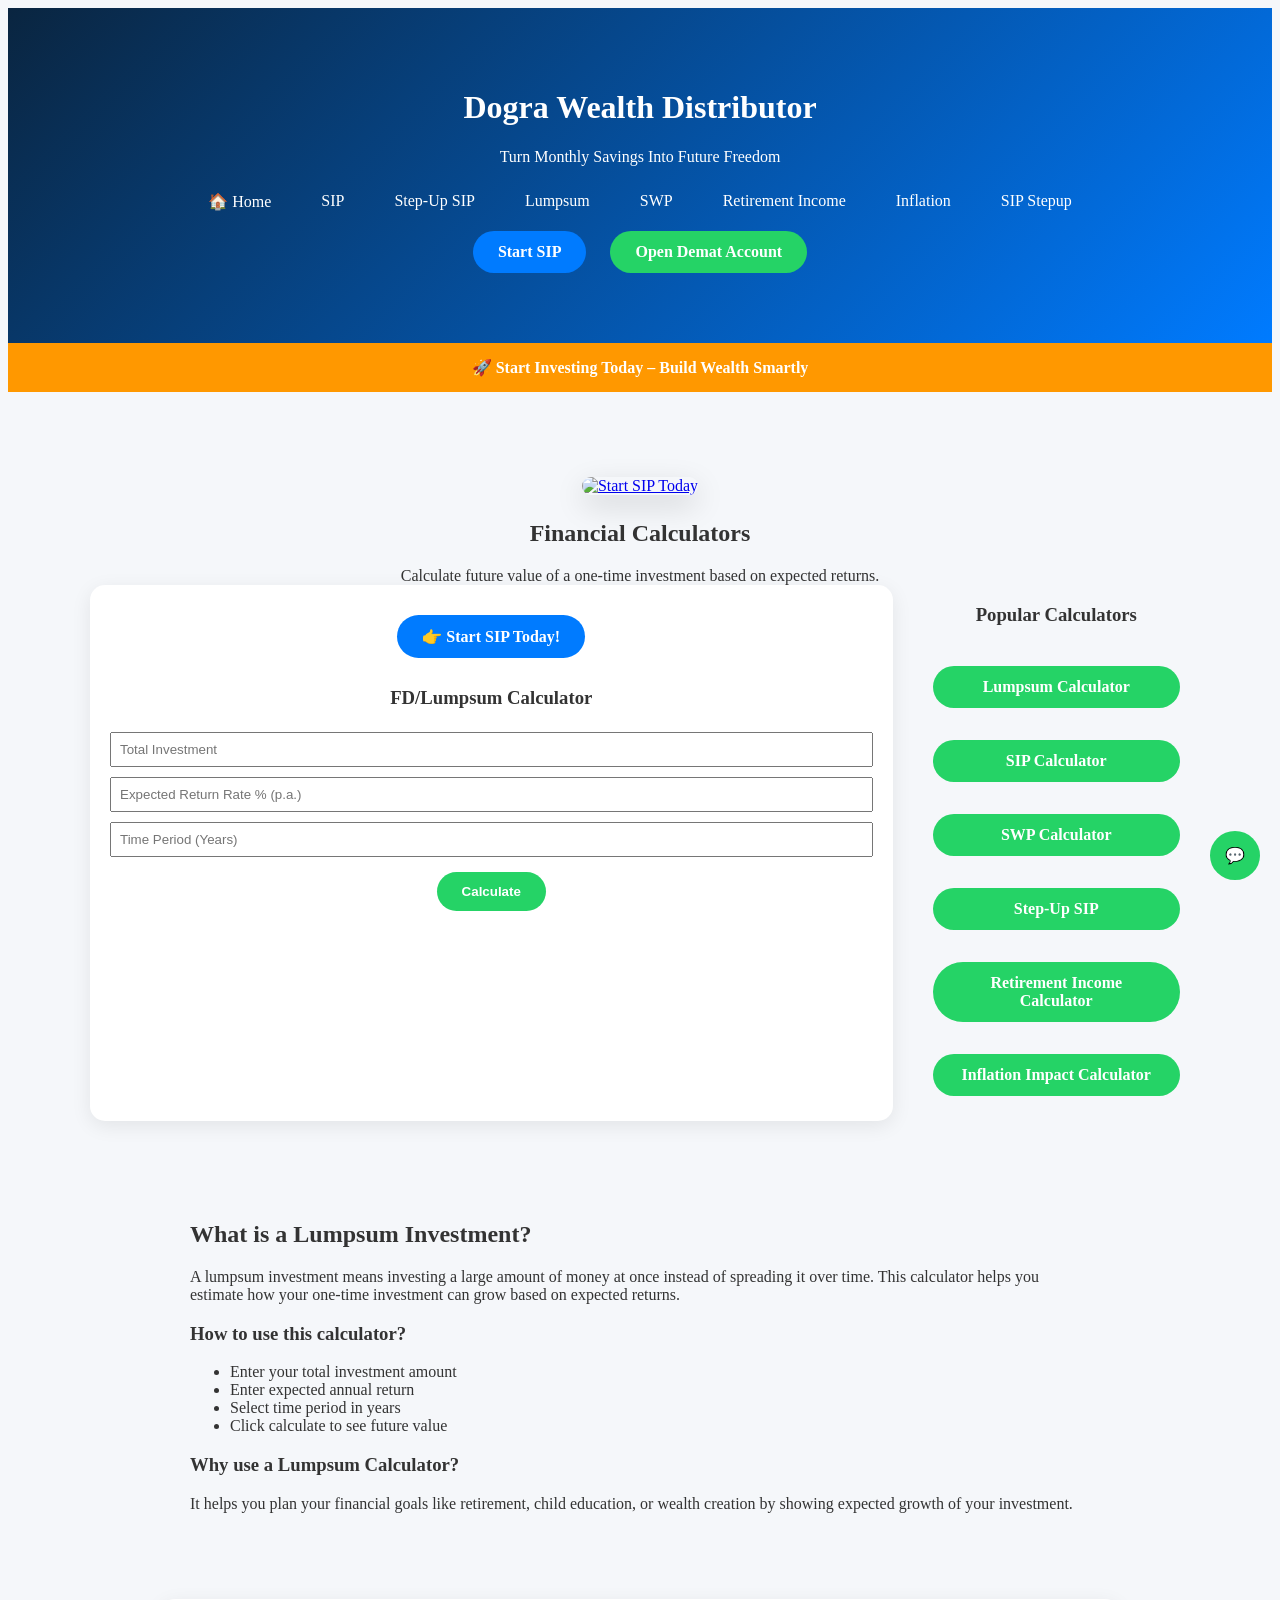
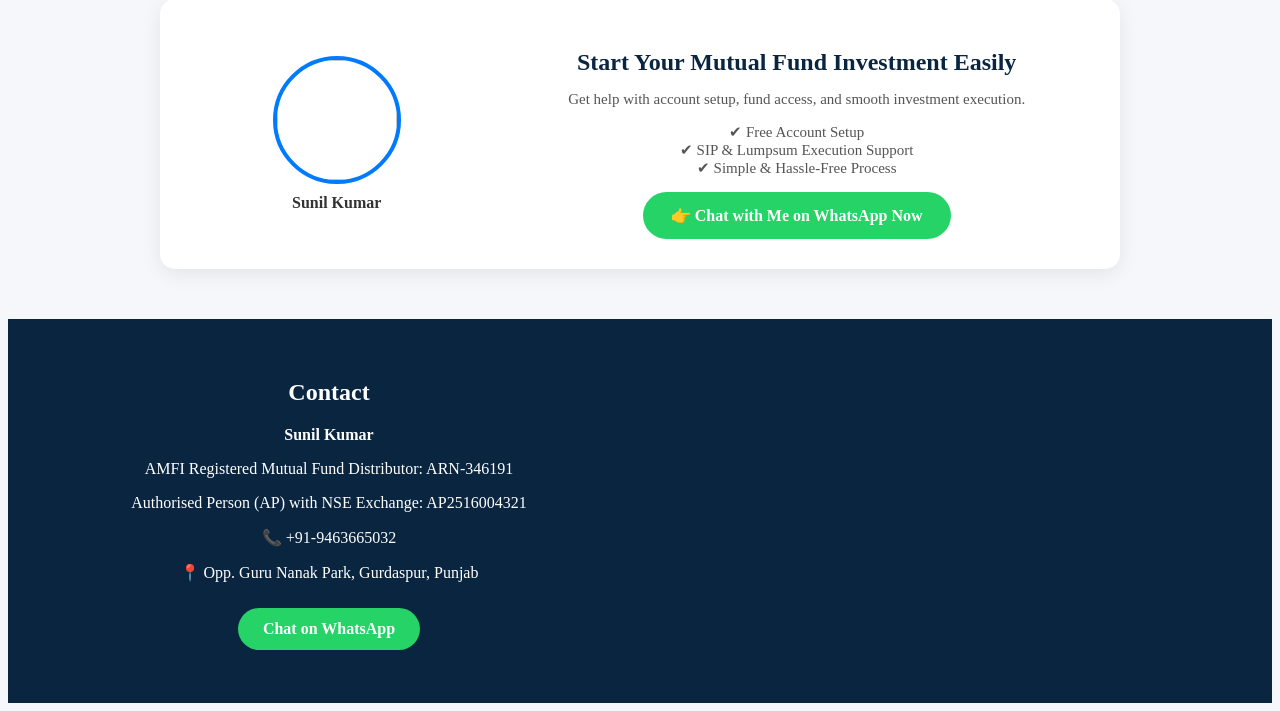
==== index.html @ bdf9053e "Update index.html" ====
<!-- KEEP YOUR FULL CODE SAME UNTIL calculator section -->
<!DOCTYPE html>
<html lang="en">
<head>
<meta charset="UTF-8">
<meta name="viewport" content="width=device-width, initial-scale=1.0">
<title>Dogra Wealth Distributor</title>
<!-- Schema for search results -->
    <script type="application/ld+json">
{
"@context": "https://schema.org",
"@type": "FinancialService",
"name": "Dogra Wealth Distributor",
"image": "https://blogger.googleusercontent.com/img/b/R29vZ2xl/AVvXsEhsBy1mYzL1KyNMM1uAK461QbnqSpCMqSrGgVZG4yIhcRv7UU5MTRi9VI9fcXmhUVX5NLX6uEbFbs5j_w2kLdmDdtxZkQWuNUhI6j6c69N3Ro4iBuT3gvPrPBxL7hnpGG9oye4g87AdPKJq2S5y9mSMjbOK7gkThVgc8c9g5TAZYggeCc52UN0si1aoFPDS/s552/Screenshot%202026-04-02%20165332.png",
"url": "https://www.dwdistributor.in",
"telephone": "+91-9463665032",
"address": {
  "@type": "PostalAddress",
  "streetAddress": "Bath Wali Gali, Opp. Guru Nanak Park, Gurdaspur",
  "addressLocality": "Gurdaspur",
  "addressRegion": "Punjab",
  "postalCode": "143521",
  "addressCountry": "IN"
},
"sameAs": [
  "https://www.dwdistributor.in"
]
}
</script>
  <!-- Schema for search results Ends-->  
    <!-- Page specific schema for pages -->
    <script type="application/ld+json">
{
"@context": "https://schema.org",
"@type": "WebApplication",
"name": "Lumpsum Calculator",
"url": "https://www.dwdistributor.in/index.html",
"applicationCategory": "FinanceApplication",
"operatingSystem": "All",
"description": "Calculate future value of a one-time investment based on expected returns.",
"offers": {
  "@type": "Offer",
  "price": "0",
  "priceCurrency": "INR"
}
}
</script>
    <!-- Title and meta for seo -->
    <title>Lumpsum Calculator India | Calculate One-Time Investment Returns</title>

<meta name="description" content="Free Lumpsum Calculator India. Calculate future value of your one-time investment with expected returns. Plan your wealth growth easily.">

<meta name="keywords" content="lumpsum calculator india, one time investment calculator, mutual fund lumpsum calculator, investment calculator india, future value calculator">

<meta name="robots" content="index, follow"> 
       <!-- Title and meta for seo ends -->
<script src="https://cdn.jsdelivr.net/npm/chart.js"></script>
<link rel="stylesheet" href="style.css">
    <link rel="canonical" href="https://www.dwdistributor.in/" />
</head>

<body>

<header>
<h1>Dogra Wealth Distributor</h1>
<p>Turn Monthly Savings Into Future Freedom</p>
<div class="menu-toggle" onclick="toggleMenu()">
☰
</div>

<ul class="nav" id="navMenu">
<li><a href="index.html">🏠 Home</a></li>
<li><a href="sip.html">SIP</a></li>
    <li><a href="stepup.html">Step-Up SIP</a></li>
<li><a href="index.html">Lumpsum</a></li>
<li><a href="swp.html">SWP</a></li>
<li><a href="swp-goal.html">Retirement Income</a></li>
<li><a href="inflation.html">Inflation</a></li>
    <li><a href="stepup.html">SIP Stepup</a></li>
</ul>
<div class="nav">
</div>
<a class="btn btn-blue" href="https://sbimf.app/630040AdW6Ec">Start SIP</a>
    <a class="btn" href="https://zerodha.com/open-account?c=ZMPYWZ">Open Demat Account</a>
</header>
<div class="banner">
<div class="banner-text">
🚀 Start Investing Today – Build Wealth Smartly
</div>

</div>
<section>
<!-- ADD THIS JUST BELOW </header> -->

<div class="promo-banner">
  <a href="https://2aia0.app.link/uqxt6Xktx2b" target="_blank">
    <img 
      src="https://blogger.googleusercontent.com/img/b/R29vZ2xl/AVvXsEgMOKndUquL7GaVv0RR9-R_8zzSsbB_2oLY5FYGbBAdDIMJatsIV7DygZGPaZvHfJFRVQW9GqP03YNcOJkDi3ViA-Y0tpatDkjxBCm-lsyi0W6t6PBWq2qPz1JN7mTe0ARC3yUy7lAEaONIAdc4p9tNTS9ZXKgRiz1UARE8KHciSyfUiQpKT0DH_OoQVR6h/s16000/SBI%20Mutual%20fund%20app.jpg" 
      alt="Start SIP Today"
    >
  </a>
</div><h2>Financial Calculators</h2>
 <div>Calculate future value of a one-time investment based on expected returns.</div>
<div class="calc-wrapper">

  <!-- LEFT -->
  <div class="calc-main">
    <div class="services">
      
     <div class="card">
  <a class="btn btn-blue" href="https://sbimf.app/630040AdW6Ec">👉 Start SIP Today!</a>
<h3>FD/Lumpsum Calculator</h3>
<input type="number" id="lum_amount" placeholder="Total Investment">
<input type="number" id="lum_rate" placeholder="Expected Return Rate % (p.a.)">
<input type="number" id="lum_years" placeholder="Time Period (Years)">
<button class="btn" onclick="calcLump()">Calculate</button>
<p class="result" id="lum_output"></p>
<canvas id="lum_chart"></canvas>
</div>

    </div>
  </div>

  <!-- RIGHT (SIDEBAR — OUTSIDE services) -->
  <div class="calc-sidebar">
    <h3>Popular Calculators</h3>

    <a class="btn" href="index.html">Lumpsum Calculator</a>
    <a class="btn" href="sip.html">SIP Calculator</a>
    <a class="btn" href="swp.html">SWP Calculator</a>
    <a class="btn" href="stepup.html">Step-Up SIP</a>
    <a class="btn" href="swp-goal.html">Retirement Income Calculator</a>
    <a class="btn" href="inflation.html">Inflation Impact Calculator</a>
  </div>

</div>
</section>
    <!-- Content section -->
    <section style="max-width:900px;margin:auto;padding:20px;text-align:left;">
<h2>What is a Lumpsum Investment?</h2>
<p>
A lumpsum investment means investing a large amount of money at once instead of spreading it over time. This calculator helps you estimate how your one-time investment can grow based on expected returns.
</p>

<h3>How to use this calculator?</h3>
<ul>
<li>Enter your total investment amount</li>
<li>Enter expected annual return</li>
<li>Select time period in years</li>
<li>Click calculate to see future value</li>
</ul>

<h3>Why use a Lumpsum Calculator?</h3>
<p>
It helps you plan your financial goals like retirement, child education, or wealth creation by showing expected growth of your investment.
</p>
</section>

</section>
    <section class="lead-section">
<div class="lead-box">

<div class="lead-left">
<img src="https://blogger.googleusercontent.com/img/b/R29vZ2xl/AVvXsEhsBy1mYzL1KyNMM1uAK461QbnqSpCMqSrGgVZG4yIhcRv7UU5MTRi9VI9fcXmhUVX5NLX6uEbFbs5j_w2kLdmDdtxZkQWuNUhI6j6c69N3Ro4iBuT3gvPrPBxL7hnpGG9oye4g87AdPKJq2S5y9mSMjbOK7gkThVgc8c9g5TAZYggeCc52UN0si1aoFPDS/s552/Screenshot%202026-04-02%20165332.png" class="lead-img">
<div class="lead-name">Sunil Kumar</div>
</div>

<div class="lead-right">
<h2>Start Your Mutual Fund Investment Easily</h2>
<p>Get help with account setup, fund access, and smooth investment execution.</p>

<p>
✔ Free Account Setup<br>
✔ SIP & Lumpsum Execution Support<br>
✔ Simple & Hassle-Free Process
</p>

<a class="btn-whatsapp"
href="https://wa.me/919463665032?text=Hi%20Sunil%20Ji,%20I%20want%20to%20start%20mutual%20fund%20investment.%20Please%20assist%20me."
target="_blank">
👉 Chat with Me on WhatsApp Now
</a>

</div>
</div>
</section>
  <section class="footer">
<div class="footer-box">
<h2>Contact</h2>
<p><strong>Sunil Kumar</strong></p>
<p>AMFI Registered Mutual Fund Distributor: ARN-346191</p>
<p>Authorised Person (AP) with NSE Exchange: AP2516004321</p>
<p>📞 +91-9463665032</p>
<p>📍 Opp. Guru Nanak Park, Gurdaspur, Punjab</p>
<a class="btn" href="https://wa.me/919463665032">Chat on WhatsApp</a>
</div>

<div class="footer-box">
<iframe src="https://www.google.com/maps/embed?pb=!1m18!1m12!1m3!1d3381.8935703761654!2d75.4038111!3d32.0450721!2m3!1f0!2f0!3f0!3m2!1i1024!2i768!4f13.1!3m3!1m2!1s0x391b927644f35e57%3A0x261b24146e966311!2sTara%20Chand%20Market%20Rd%2C%20Gurdaspur%2C%20Punjab%20143521!5e0!3m2!1sen!2sin"
width="100%" height="300" style="border:0;border-radius:10px;" loading="lazy"></iframe>
</div>
</section>

<a href="https://wa.me/919463665032" class="whatsapp">💬</a>

<script>
let lumChart;

function calcLump(){
let P=Number(lum_amount.value),r=Number(lum_rate.value)/100,n=Number(lum_years.value);
if(!P||!r||!n)return;
let FV=P*Math.pow(1+r,n),gain=FV-P;
lum_output.innerHTML="Invested: ₹"+P.toLocaleString()+"<br>Final: ₹"+Math.round(FV).toLocaleString();
if(lumChart)lumChart.destroy();
lumChart=new Chart(lum_chart,{type:'pie',data:{labels:['Invested','Gain'],datasets:[{data:[P,gain]}]}});
}
</script>
<script>
function toggleMenu(){
  document.getElementById("navMenu").classList.toggle("show");
}
</script>

</body>
</html>
---- style.css ----
<style>
*{margin:0;padding:0;box-sizing:border-box;font-family:'Segoe UI',sans-serif;}
body{background:#f5f7fa;color:#333;}

header{
background:linear-gradient(135deg,#0a2540,#007bff);
color:#fff;text-align:center;padding:60px 20px;
}
.home-btn{
position:fixed;
bottom:80px;
right:20px;
background:#007bff;
color:#fff;
padding:15px;
border-radius:50%;
text-decoration:none;
font-size:18px;
}

.btn{
display:inline-block;margin:10px;padding:12px 25px;
background:#25D366;color:#fff;border-radius:30px;
text-decoration:none;font-weight:bold;border:none;cursor:pointer;
}

.btn-blue{background:#007bff;}


.banner{
background:#ff9800;color:#fff;padding:20px;text-align:center;font-weight:bold;
}

.lead-section{padding:50px 20px;}

.lead-box{
max-width:900px;margin:auto;background:#ffffff;padding:30px;
border-radius:15px;box-shadow:0 5px 20px rgba(0,0,0,0.08);
display:flex;flex-wrap:wrap;align-items:center;gap:20px;
}

.lead-left{flex:1;min-width:200px;text-align:center;}

.lead-img{
width:120px;height:120px;border-radius:50%;
object-fit:cover;border:4px solid #007bff;
}

.lead-name{margin-top:10px;font-weight:bold;}

.lead-right{flex:2;min-width:250px;}

.lead-right h2{margin-bottom:10px;color:#0a2540;}

.lead-right p{margin-bottom:15px;color:#555;font-size:15px;}

.btn-whatsapp{
background:#25D366;color:#fff;padding:14px 28px;
border-radius:30px;text-decoration:none;font-weight:bold;
display:inline-block;
}

section{padding:60px 20px;text-align:center;}

.services{
display:flex;
justify-content:flex-start;  /* ✅ allows full width */
width:100%;
}

.card{
background:#fff;
padding:20px;
width:100%;            /* FULL WIDTH */
max-width:800px;       /* control max size */
border-radius:15px;
box-shadow:0 5px 20px rgba(0,0,0,0.08);
margin:auto;           /* center it */
}

.card input{width:100%;padding:8px;margin:5px 0; box-sizing:border-box;}

.result{margin-top:10px;font-weight:bold;}

canvas{margin-top:10px;}

.footer{
background:#0a2540;color:#fff;padding:40px 20px;
display:flex;flex-wrap:wrap;gap:20px;justify-content:center;
}

.footer-box{flex:1;min-width:280px;}

.whatsapp{
position:fixed;bottom:20px;right:20px;
background:#25D366;color:#fff;padding:15px;border-radius:50%;
text-decoration:none;
}
/* NAVIGATION FIX */
.banner{
background:#ff9800;
color:#fff;
padding:15px 10px;
text-align:center;
}

/* NAVIGATION 
.nav{
margin-bottom:10px;
}

.nav a{
color:#ffffff;
text-decoration:none;
margin:0 15px;
font-weight:500;
font-size:18px;
position:relative;
display:inline-block;
}

/* underline animation
.nav a::after{
content:'';
position:absolute;
width:0%;
height:2px;
left:0;
bottom:-5px;
background:#ffffff;
transition:0.3s ease;
}

.nav a:hover::after{
width:100%;
}  */
/* Navigation from w3schools */
/* NAV CONTAINER */
.nav-container{
  position: relative;
}

/* DESKTOP NAV */
.nav {
  list-style: none;
  margin: 0;
  padding: 0;
  display: flex;
  justify-content: center;
  background: transparent;
}

.nav li {
  margin: 0 10px;
}

.nav li a {
  display: block;
  color: #ffffff;
  padding: 10px 15px;
  text-decoration: none;
  border-radius: 20px;
  transition: 0.3s;
}

.nav li a:hover {
  background: rgba(255,255,255,0.2);
}

/* HAMBURGER (hidden on desktop) */
.menu-toggle{
  display: none;
  font-size: 28px;
  color: #fff;
  cursor: pointer;
  text-align: right;
  padding: 10px 20px;
}

/* MOBILE VIEW */
@media(max-width:768px){

  .menu-toggle{
    display: block;
  }

  .nav{
    display: none; /* hidden by default */
    flex-direction: column;
    background: #0a2540;
    width: 100%;
  }

  .nav li{
    text-align: center;
    margin: 0;
  }

  .nav li a{
    padding: 15px;
    border-bottom: 1px solid rgba(255,255,255,0.1);
  }

  .nav.show{
    display: flex;
  }
}
/* ends Navigation css*/
/* TEXT BELOW NAV */
.banner-text{
font-weight:bold;
}
/* SIDEBAR */
/* WRAPPER */
.calc-wrapper{
display:flex;
gap:30px;
max-width:1100px;
margin:auto;
align-items:flex-start;
}

/* LEFT SIDE */
.calc-main{
flex:3;
}

/* RIGHT SIDEBAR */
.calc-sidebar{
flex:1;
display:flex;
flex-direction:column;
gap:12px;
  width:260px;
flex-shrink:0;
}

/* MOBILE FIX */
@media(max-width:768px){
.calc-wrapper{
flex-direction:column;
}
}
/* add image banner css /*/
/* ADD THIS IN style.css */

.promo-banner{
  max-width:1100px;
  margin:25px auto;
  padding:0 15px;
  text-align:center;
  animation: bannerGlow 2s infinite alternate;
}

.promo-banner img{
  width:100%;
  max-width:1000px;
  border-radius:18px;
  box-shadow:0 10px 30px rgba(0,0,0,0.15);
  transition:0.4s ease;
  cursor:pointer;
}

/* hover zoom effect */
.promo-banner img:hover{
  transform:scale(1.02);
  box-shadow:0 15px 40px rgba(0,0,0,0.22);
}

/* attention animation */
@keyframes bannerGlow{
  from{
    transform:translateY(0px);
  }
  to{
    transform:translateY(-6px);
  }
}

/* mobile responsive */
@media(max-width:768px){
  .promo-banner{
    margin:15px auto;
  }

  .promo-banner img{
    border-radius:12px;
  }
}
/* add image banner css /*/
</style>
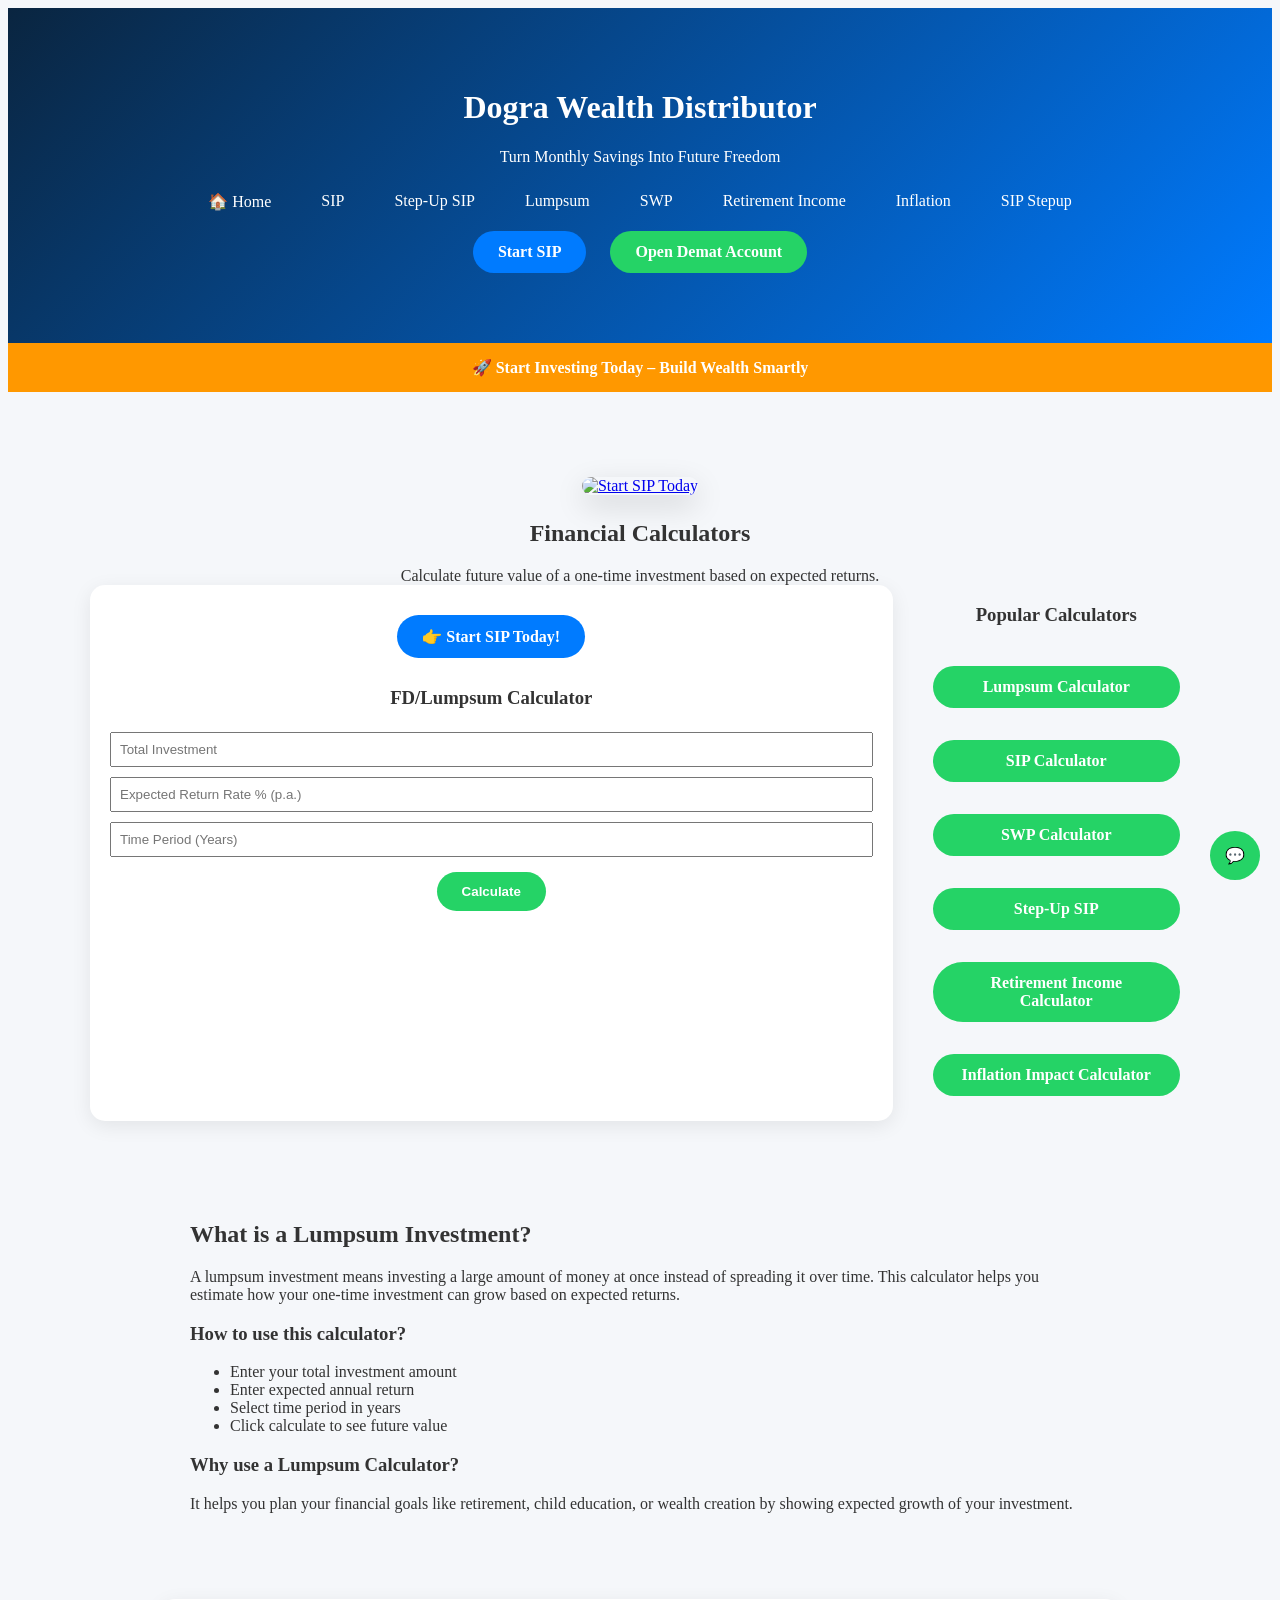
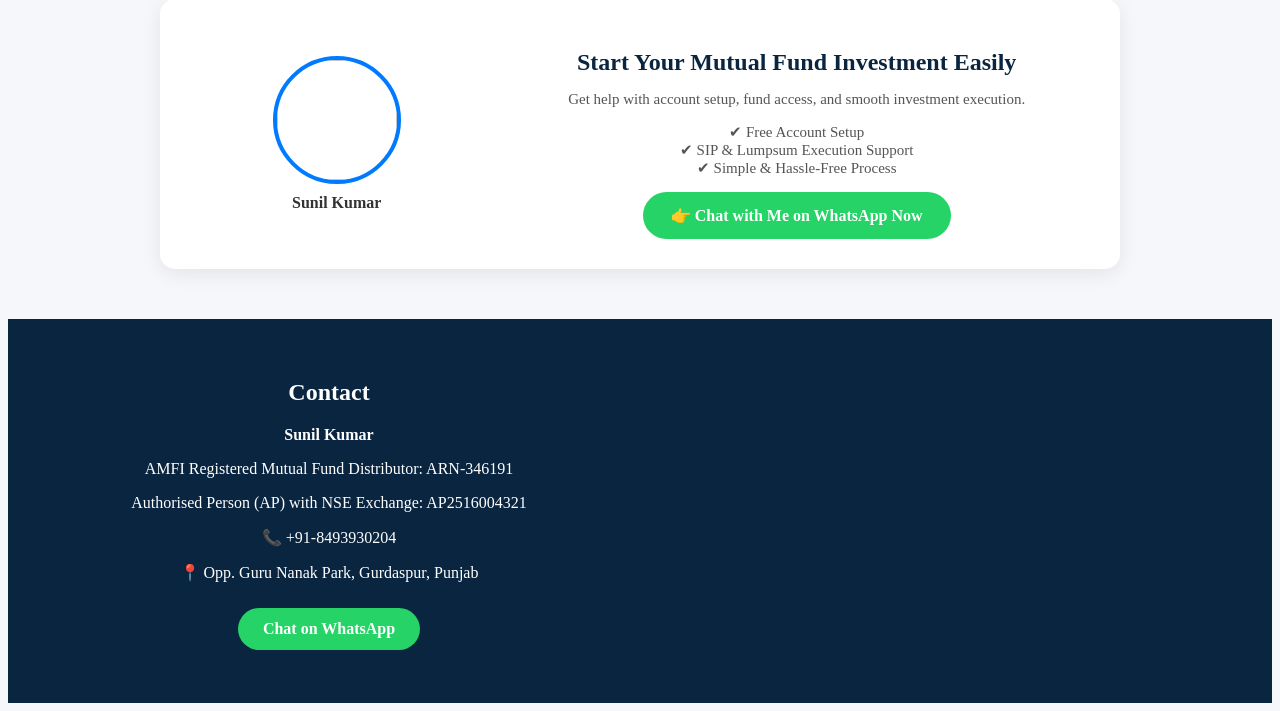
==== commit 5b05b307: "Update index.html" ====
--- a/index.html
+++ b/index.html
@@ -13,7 +13,7 @@
 "name": "Dogra Wealth Distributor",
 "image": "https://blogger.googleusercontent.com/img/b/R29vZ2xl/AVvXsEhsBy1mYzL1KyNMM1uAK461QbnqSpCMqSrGgVZG4yIhcRv7UU5MTRi9VI9fcXmhUVX5NLX6uEbFbs5j_w2kLdmDdtxZkQWuNUhI6j6c69N3Ro4iBuT3gvPrPBxL7hnpGG9oye4g87AdPKJq2S5y9mSMjbOK7gkThVgc8c9g5TAZYggeCc52UN0si1aoFPDS/s552/Screenshot%202026-04-02%20165332.png",
 "url": "https://www.dwdistributor.in",
-"telephone": "+91-9463665032",
+"telephone": "+91-8493930204",
 "address": {
   "@type": "PostalAddress",
   "streetAddress": "Bath Wali Gali, Opp. Guru Nanak Park, Gurdaspur",
@@ -176,7 +176,7 @@
 </p>
 
 <a class="btn-whatsapp"
-href="https://wa.me/919463665032?text=Hi%20Sunil%20Ji,%20I%20want%20to%20start%20mutual%20fund%20investment.%20Please%20assist%20me."
+href="https://wa.me/918493930204?text=Hi%20Sunil%20Ji,%20I%20want%20to%20start%20mutual%20fund%20investment.%20Please%20assist%20me."
 target="_blank">
 👉 Chat with Me on WhatsApp Now
 </a>
@@ -190,9 +190,9 @@
 <p><strong>Sunil Kumar</strong></p>
 <p>AMFI Registered Mutual Fund Distributor: ARN-346191</p>
 <p>Authorised Person (AP) with NSE Exchange: AP2516004321</p>
-<p>📞 +91-9463665032</p>
+<p>📞 +91-8493930204</p>
 <p>📍 Opp. Guru Nanak Park, Gurdaspur, Punjab</p>
-<a class="btn" href="https://wa.me/919463665032">Chat on WhatsApp</a>
+<a class="btn" href="https://wa.me/918493930204">Chat on WhatsApp</a>
 </div>
 
 <div class="footer-box">
@@ -201,7 +201,7 @@
 </div>
 </section>
 
-<a href="https://wa.me/919463665032" class="whatsapp">💬</a>
+<a href="https://wa.me/918493930204" class="whatsapp">💬</a>
 
 <script>
 let lumChart;
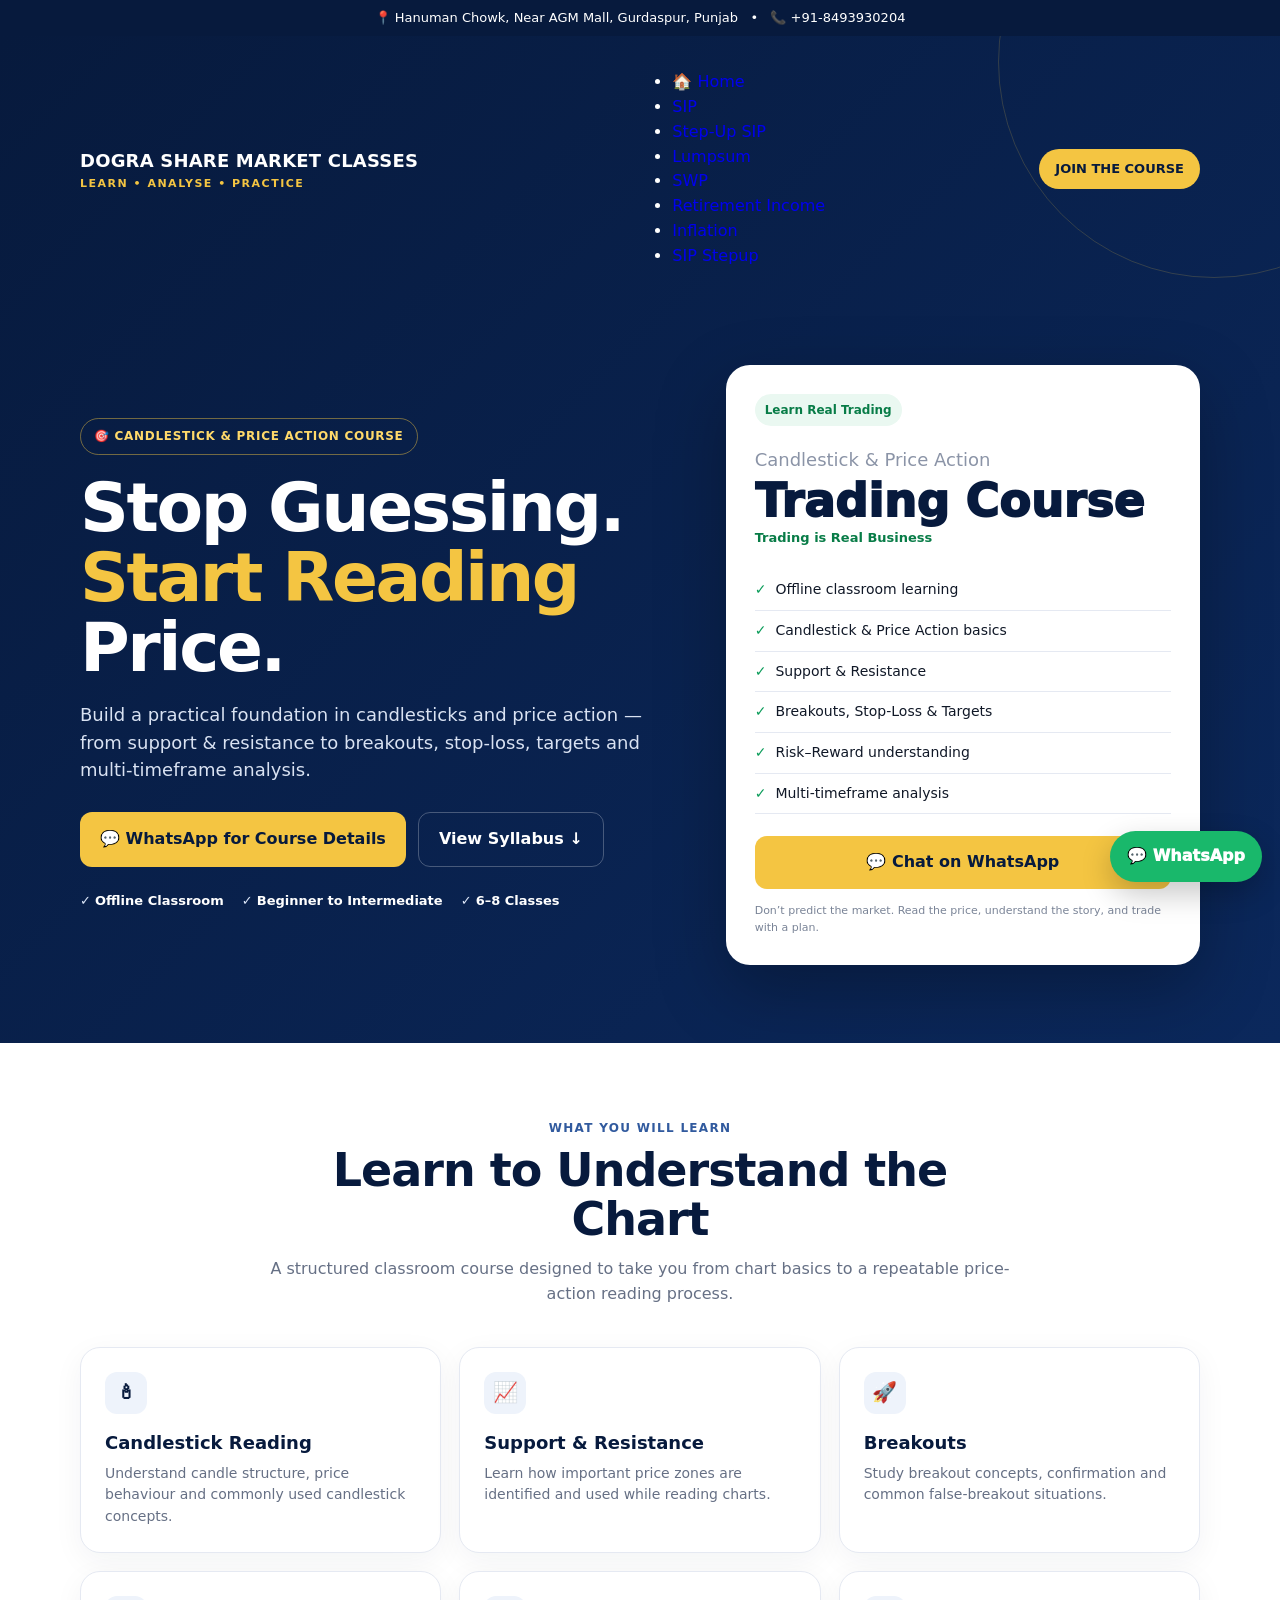
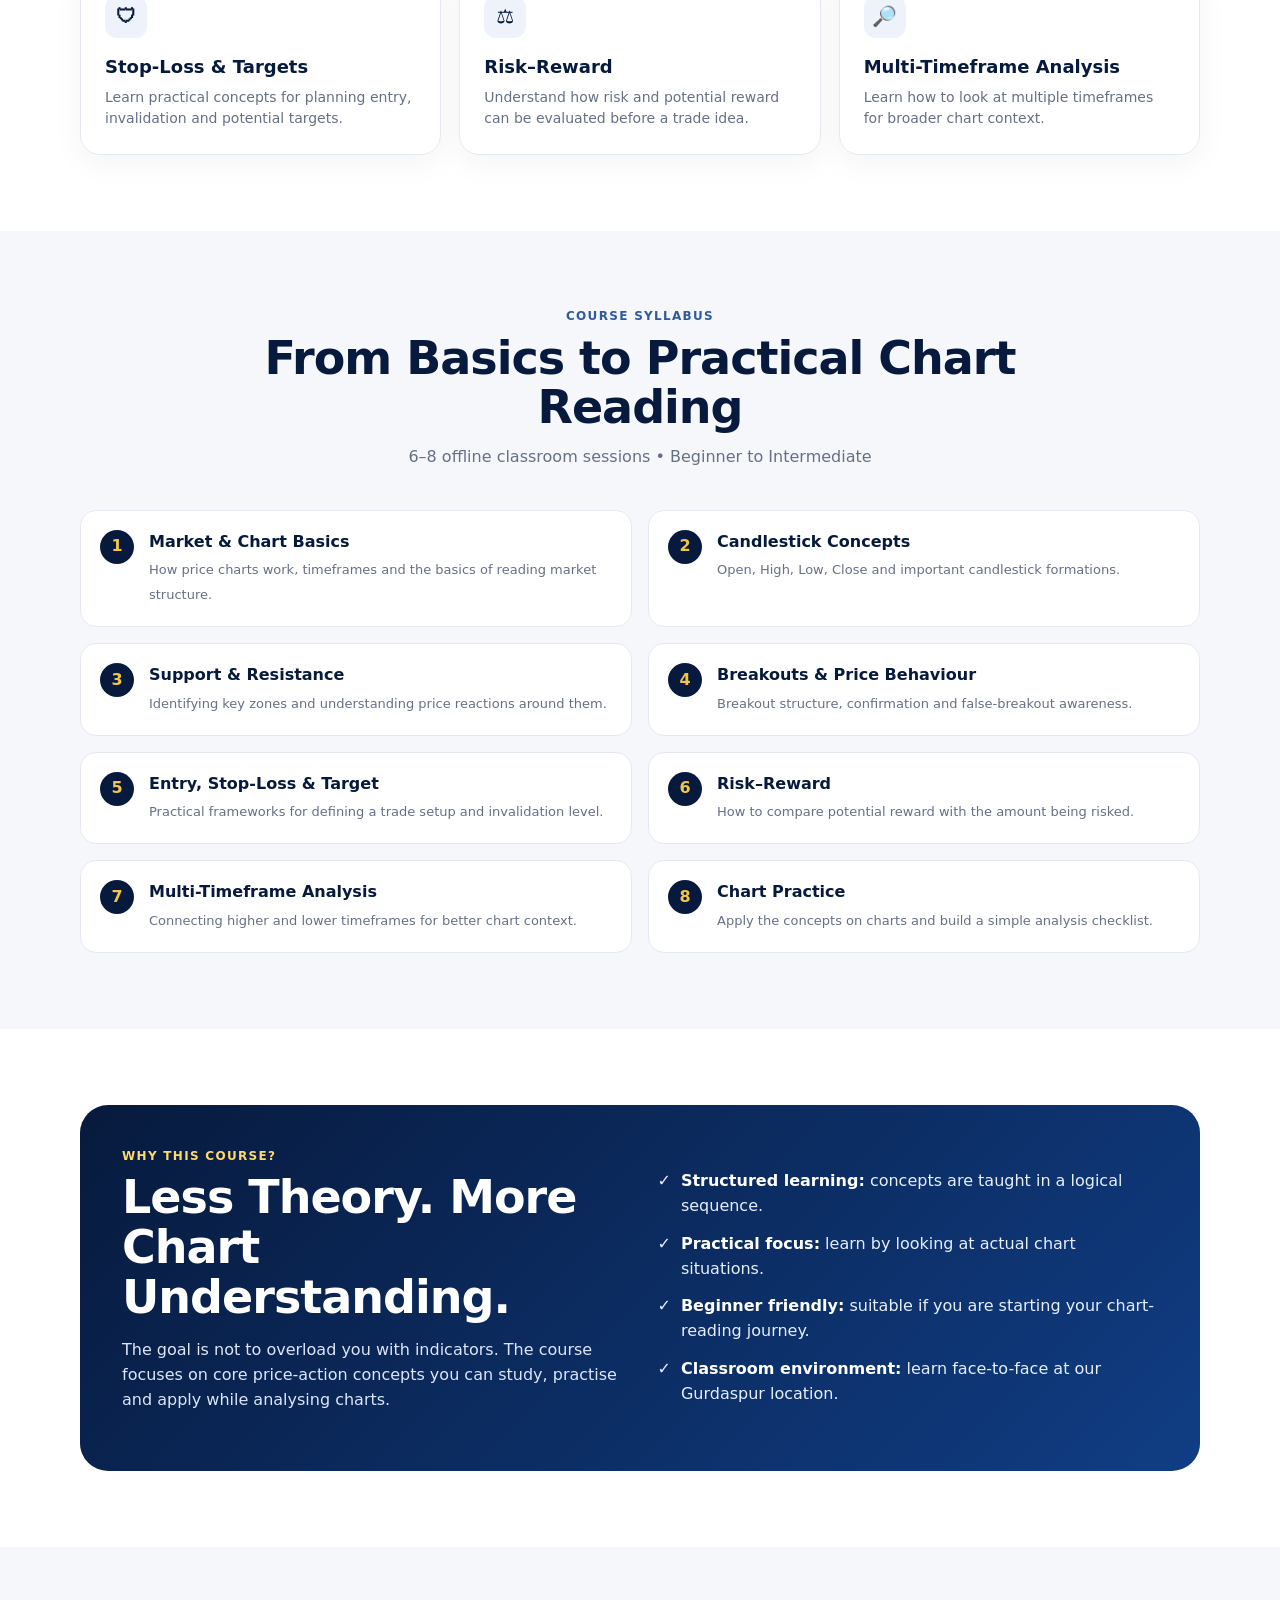
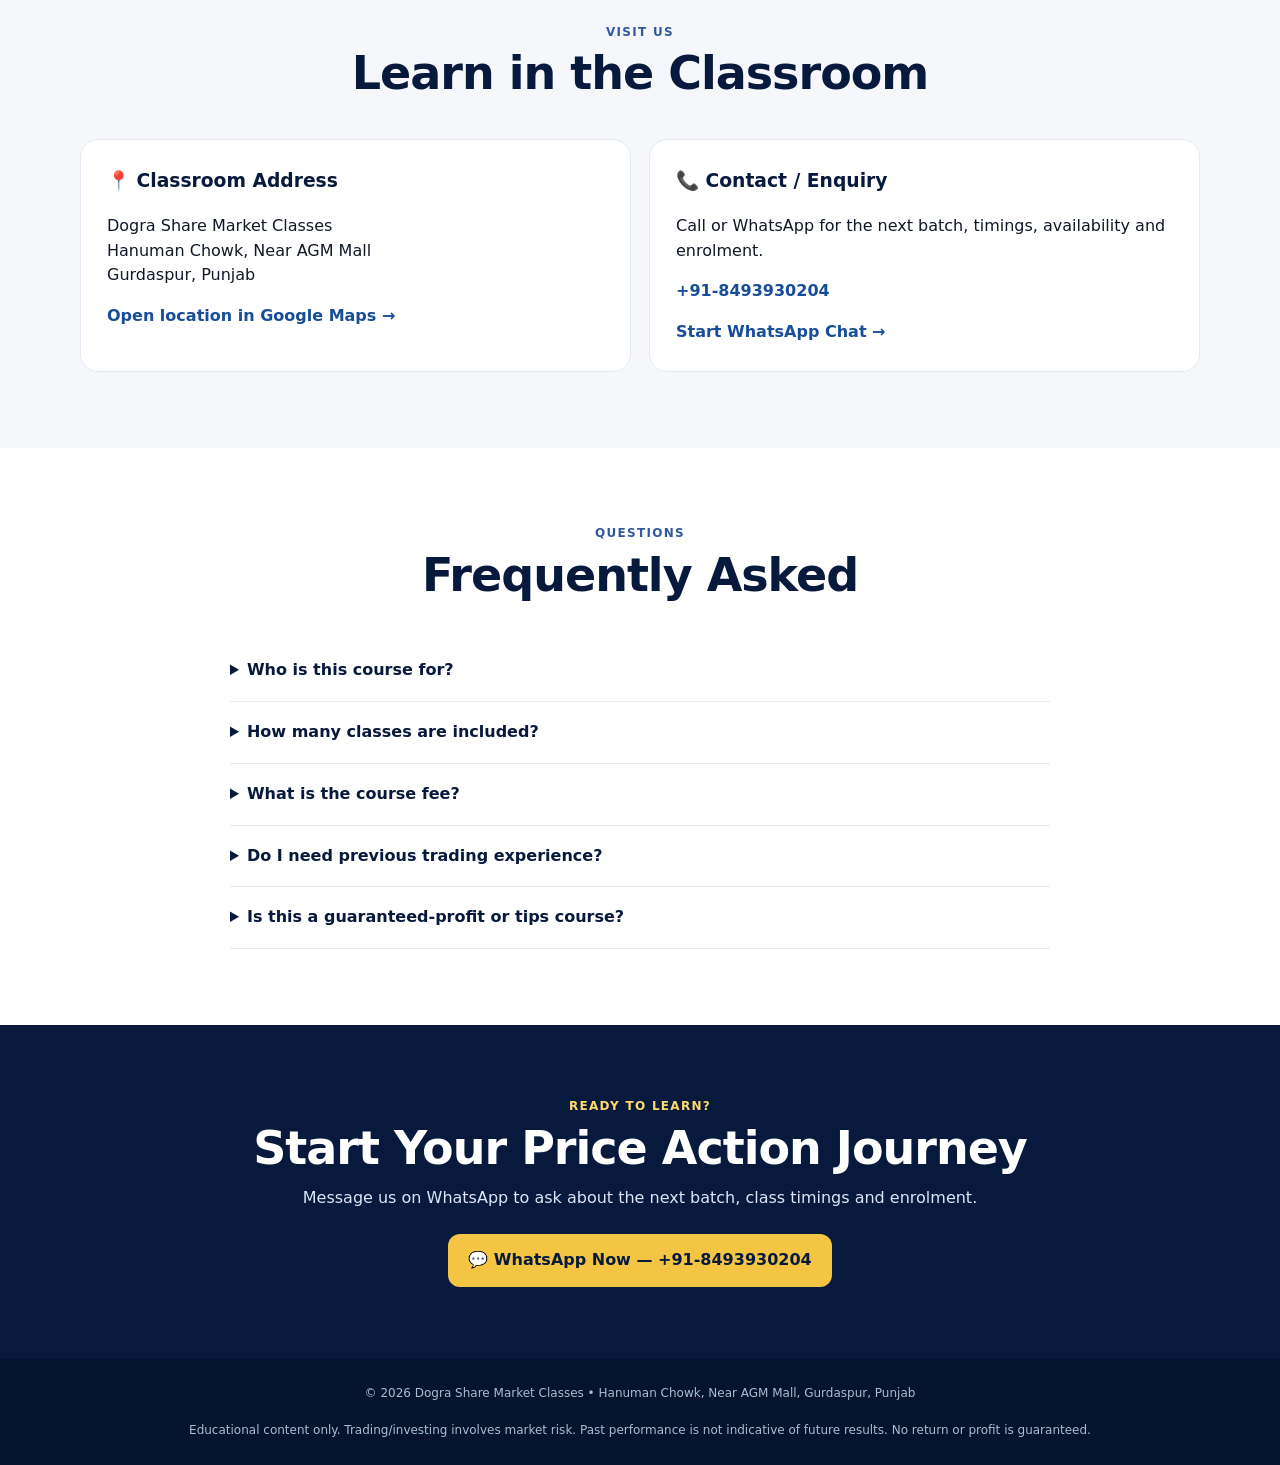
==== commit 9722eaec: "Update index.html" ====
--- a/index.html
+++ b/index.html
@@ -1,74 +1,114 @@
-<!-- KEEP YOUR FULL CODE SAME UNTIL calculator section -->
 <!DOCTYPE html>
 <html lang="en">
 <head>
-<meta charset="UTF-8">
-<meta name="viewport" content="width=device-width, initial-scale=1.0">
-<title>Dogra Wealth Distributor</title>
-<!-- Schema for search results -->
-    <script type="application/ld+json">
-{
-"@context": "https://schema.org",
-"@type": "FinancialService",
-"name": "Dogra Wealth Distributor",
-"image": "https://blogger.googleusercontent.com/img/b/R29vZ2xl/AVvXsEhsBy1mYzL1KyNMM1uAK461QbnqSpCMqSrGgVZG4yIhcRv7UU5MTRi9VI9fcXmhUVX5NLX6uEbFbs5j_w2kLdmDdtxZkQWuNUhI6j6c69N3Ro4iBuT3gvPrPBxL7hnpGG9oye4g87AdPKJq2S5y9mSMjbOK7gkThVgc8c9g5TAZYggeCc52UN0si1aoFPDS/s552/Screenshot%202026-04-02%20165332.png",
-"url": "https://www.dwdistributor.in",
-"telephone": "+91-8493930204",
-"address": {
-  "@type": "PostalAddress",
-  "streetAddress": "Bath Wali Gali, Opp. Guru Nanak Park, Gurdaspur",
-  "addressLocality": "Gurdaspur",
-  "addressRegion": "Punjab",
-  "postalCode": "143521",
-  "addressCountry": "IN"
-},
-"sameAs": [
-  "https://www.dwdistributor.in"
-]
-}
-</script>
-  <!-- Schema for search results Ends-->  
-    <!-- Page specific schema for pages -->
-    <script type="application/ld+json">
-{
-"@context": "https://schema.org",
-"@type": "WebApplication",
-"name": "Lumpsum Calculator",
-"url": "https://www.dwdistributor.in/index.html",
-"applicationCategory": "FinanceApplication",
-"operatingSystem": "All",
-"description": "Calculate future value of a one-time investment based on expected returns.",
-"offers": {
-  "@type": "Offer",
-  "price": "0",
-  "priceCurrency": "INR"
-}
-}
-</script>
-    <!-- Title and meta for seo -->
-    <title>Lumpsum Calculator India | Calculate One-Time Investment Returns</title>
-
-<meta name="description" content="Free Lumpsum Calculator India. Calculate future value of your one-time investment with expected returns. Plan your wealth growth easily.">
-
-<meta name="keywords" content="lumpsum calculator india, one time investment calculator, mutual fund lumpsum calculator, investment calculator india, future value calculator">
-
-<meta name="robots" content="index, follow"> 
-       <!-- Title and meta for seo ends -->
-<script src="https://cdn.jsdelivr.net/npm/chart.js"></script>
-<link rel="stylesheet" href="style.css">
-    <link rel="canonical" href="https://www.dwdistributor.in/" />
+  <meta charset="UTF-8">
+  <meta name="viewport" content="width=device-width, initial-scale=1.0">
+  <meta name="description" content="Candlestick & Price Action Course at Dogra Share Market Classes, Gurdaspur. Learn candlesticks, support & resistance, breakouts, stop-loss, targets and multi-timeframe analysis.">
+  <meta name="theme-color" content="#071a3d">
+  <title>Candlestick & Price Action Course | Dogra Share Market Classes</title>
+  <style>
+    :root{
+      --navy:#071a3d; --navy2:#0b285c; --gold:#f4c542; --gold2:#ffd96a;
+      --white:#fff; --muted:#d9e2f2; --ink:#101827; --soft:#f5f7fb;
+      --green:#19b86b; --line:#e5e9f2; --shadow:0 18px 50px rgba(7,26,61,.14);
+      --radius:20px;
+    }
+    *{box-sizing:border-box}
+    html{scroll-behavior:smooth}
+    body{margin:0;font-family:Inter,system-ui,-apple-system,Segoe UI,Roboto,Arial,sans-serif;color:var(--ink);background:#fff;line-height:1.55}
+    a{text-decoration:none}
+    .container{width:min(1120px,92%);margin:auto}
+    .top{background:var(--navy);color:#fff;text-align:center;font-size:13px;padding:8px 12px}
+    header{background:linear-gradient(135deg,var(--navy),var(--navy2));color:#fff;position:relative;overflow:hidden}
+    header:before{content:"";position:absolute;width:430px;height:430px;border:1px solid rgba(244,197,66,.18);border-radius:50%;right:-150px;top:-190px}
+    nav{display:flex;align-items:center;justify-content:space-between;padding:18px 0;position:relative;z-index:2}
+    .brand{font-weight:900;letter-spacing:.2px;font-size:18px}
+    .brand span{display:block;color:var(--gold);font-size:11px;letter-spacing:1.5px;text-transform:uppercase}
+    .navbtn{color:var(--navy);background:var(--gold);padding:10px 16px;border-radius:999px;font-weight:800;font-size:13px}
+    .hero{padding:62px 0 78px;position:relative;z-index:1}
+    .hero-grid{display:grid;grid-template-columns:1.12fr .88fr;gap:42px;align-items:center}
+    .badge{display:inline-flex;gap:8px;align-items:center;border:1px solid rgba(244,197,66,.45);color:var(--gold2);padding:8px 13px;border-radius:999px;font-weight:800;font-size:12px;text-transform:uppercase;letter-spacing:.7px}
+    h1{font-size:clamp(38px,5.3vw,68px);line-height:1.03;margin:18px 0 18px;letter-spacing:-2.4px}
+    h1 em{font-style:normal;color:var(--gold)}
+    .hero p{font-size:18px;color:var(--muted);max-width:680px}
+    .ctas{display:flex;gap:12px;flex-wrap:wrap;margin-top:28px}
+    .btn{display:inline-flex;justify-content:center;align-items:center;gap:8px;padding:14px 20px;border-radius:12px;font-weight:900;transition:.2s}
+    .btn:hover{transform:translateY(-2px)}
+    .primary{background:var(--gold);color:var(--navy)}
+    .secondary{border:1px solid rgba(255,255,255,.25);color:#fff}
+    .trust{display:flex;gap:18px;flex-wrap:wrap;margin-top:24px;color:#dce6f8;font-size:13px}
+    .trust b{color:#fff}
+    .price-card{background:#fff;color:var(--ink);border-radius:24px;padding:28px;box-shadow:0 25px 70px rgba(0,0,0,.28);border:1px solid rgba(255,255,255,.4)}
+    .ribbon{display:inline-block;background:#eaf8f1;color:#087c47;padding:7px 10px;border-radius:999px;font-size:12px;font-weight:900}
+    .old{color:#8b94a7;font-size:18px;margin-top:20px}
+    .price{font-size:46px;line-height:1;font-weight:950;color:var(--navy);margin:4px 0}
+    .price small{font-size:14px;font-weight:700;color:#687286}
+    .save{color:#087c47;font-weight:900;font-size:13px}
+    .card-list{list-style:none;padding:0;margin:22px 0}
+    .card-list li{padding:9px 0;border-bottom:1px solid var(--line);font-size:14px}
+    .card-list li:before{content:"✓";color:#0a9c59;font-weight:900;margin-right:9px}
+    .full{width:100%}
+    section{padding:76px 0}
+    .soft{background:var(--soft)}
+    .section-head{text-align:center;max-width:760px;margin:0 auto 40px}
+    .eyebrow{color:#315a9e;font-weight:900;text-transform:uppercase;letter-spacing:1.3px;font-size:12px}
+    h2{font-size:clamp(30px,4vw,46px);line-height:1.08;margin:8px 0 12px;letter-spacing:-1px;color:var(--navy)}
+    .section-head p{color:#667085;margin:0}
+    .grid{display:grid;grid-template-columns:repeat(3,1fr);gap:18px}
+    .feature{padding:24px;border:1px solid var(--line);border-radius:var(--radius);background:#fff;box-shadow:0 8px 30px rgba(15,33,65,.05)}
+    .icon{width:42px;height:42px;border-radius:12px;background:#eef3fb;color:var(--navy);display:grid;place-items:center;font-size:20px;font-weight:900;margin-bottom:15px}
+    .feature h3{margin:0 0 6px;color:var(--navy);font-size:18px}
+    .feature p{margin:0;color:#667085;font-size:14px}
+    .syllabus{display:grid;grid-template-columns:1fr 1fr;gap:16px}
+    .lesson{display:flex;gap:15px;padding:19px;background:#fff;border:1px solid var(--line);border-radius:16px}
+    .num{min-width:34px;height:34px;border-radius:50%;background:var(--navy);color:var(--gold);display:grid;place-items:center;font-weight:900}
+    .lesson b{display:block;color:var(--navy);margin-bottom:3px}
+    .lesson span{font-size:13px;color:#667085}
+    .why{background:linear-gradient(135deg,var(--navy),#103d84);color:#fff;border-radius:28px;padding:42px}
+    .why h2{color:#fff}
+    .why-grid{display:grid;grid-template-columns:1fr 1fr;gap:35px;align-items:center}
+    .checks{display:grid;gap:13px}
+    .checks div{display:flex;gap:10px;align-items:flex-start;color:#e6eefc}
+    .checks strong{color:#fff}
+    .location{display:grid;grid-template-columns:1fr 1fr;gap:18px}
+    .info{padding:26px;border:1px solid var(--line);border-radius:18px;background:#fff}
+    .info h3{margin-top:0;color:var(--navy)}
+    .info a{color:#174d9a;font-weight:800}
+    .faq{max-width:820px;margin:auto}
+    details{border-bottom:1px solid var(--line);padding:18px 0}
+    summary{cursor:pointer;font-weight:900;color:var(--navy)}
+    details p{color:#667085;margin-bottom:0;font-size:14px}
+    .final{background:var(--navy);color:#fff;text-align:center;padding:72px 0}
+    .final h2{color:#fff}
+    .final p{color:#dce6f8;max-width:680px;margin:0 auto 24px}
+    footer{background:#04132e;color:#aebbd0;text-align:center;padding:25px 0;font-size:12px}
+    .float{position:fixed;right:18px;bottom:18px;background:var(--green);color:#fff;padding:13px 17px;border-radius:999px;font-weight:950;box-shadow:0 12px 30px rgba(0,0,0,.22);z-index:50}
+    .note{font-size:11px;color:#7a8497;margin-top:13px}
+    @media(max-width:820px){
+      .hero-grid,.why-grid,.location{grid-template-columns:1fr}
+      .grid{grid-template-columns:1fr 1fr}
+      .syllabus{grid-template-columns:1fr}
+      .hero{padding-top:38px}
+      nav{padding:14px 0}
+    }
+    @media(max-width:560px){
+      .grid{grid-template-columns:1fr}
+      section{padding:56px 0}
+      .why{padding:28px 20px}
+      h1{letter-spacing:-1.5px}
+      .navbtn{padding:9px 12px;font-size:12px}
+      .brand{font-size:15px}
+    }
+  </style>
 </head>
-
 <body>
-
-<header>
-<h1>Dogra Wealth Distributor</h1>
-<p>Turn Monthly Savings Into Future Freedom</p>
-<div class="menu-toggle" onclick="toggleMenu()">
-☰
-</div>
-
-<ul class="nav" id="navMenu">
+  <div class="top">📍 Hanuman Chowk, Near AGM Mall, Gurdaspur, Punjab &nbsp; • &nbsp; 📞 +91-8493930204</div>
+
+  <header>
+    <div class="container">
+      <nav>
+        <div class="brand">DOGRA SHARE MARKET CLASSES<span>Learn • Analyse • Practice</span></div>
+          <ul class="nav" id="navMenu">
 <li><a href="index.html">🏠 Home</a></li>
 <li><a href="sip.html">SIP</a></li>
     <li><a href="stepup.html">Step-Up SIP</a></li>
@@ -78,148 +118,162 @@
 <li><a href="inflation.html">Inflation</a></li>
     <li><a href="stepup.html">SIP Stepup</a></li>
 </ul>
-<div class="nav">
-</div>
-<a class="btn btn-blue" href="https://sbimf.app/630040AdW6Ec">Start SIP</a>
-    <a class="btn" href="https://zerodha.com/open-account?c=ZMPYWZ">Open Demat Account</a>
-</header>
-<div class="banner">
-<div class="banner-text">
-🚀 Start Investing Today – Build Wealth Smartly
-</div>
-
-</div>
-<section>
-<!-- ADD THIS JUST BELOW </header> -->
-
-<div class="promo-banner">
-  <a href="https://2aia0.app.link/uqxt6Xktx2b" target="_blank">
-    <img 
-      src="https://blogger.googleusercontent.com/img/b/R29vZ2xl/AVvXsEgMOKndUquL7GaVv0RR9-R_8zzSsbB_2oLY5FYGbBAdDIMJatsIV7DygZGPaZvHfJFRVQW9GqP03YNcOJkDi3ViA-Y0tpatDkjxBCm-lsyi0W6t6PBWq2qPz1JN7mTe0ARC3yUy7lAEaONIAdc4p9tNTS9ZXKgRiz1UARE8KHciSyfUiQpKT0DH_OoQVR6h/s16000/SBI%20Mutual%20fund%20app.jpg" 
-      alt="Start SIP Today"
-    >
-  </a>
-</div><h2>Financial Calculators</h2>
- <div>Calculate future value of a one-time investment based on expected returns.</div>
-<div class="calc-wrapper">
-
-  <!-- LEFT -->
-  <div class="calc-main">
-    <div class="services">
-      
-     <div class="card">
-  <a class="btn btn-blue" href="https://sbimf.app/630040AdW6Ec">👉 Start SIP Today!</a>
-<h3>FD/Lumpsum Calculator</h3>
-<input type="number" id="lum_amount" placeholder="Total Investment">
-<input type="number" id="lum_rate" placeholder="Expected Return Rate % (p.a.)">
-<input type="number" id="lum_years" placeholder="Time Period (Years)">
-<button class="btn" onclick="calcLump()">Calculate</button>
-<p class="result" id="lum_output"></p>
-<canvas id="lum_chart"></canvas>
-</div>
-
-    </div>
-  </div>
-
-  <!-- RIGHT (SIDEBAR — OUTSIDE services) -->
-  <div class="calc-sidebar">
-    <h3>Popular Calculators</h3>
-
-    <a class="btn" href="index.html">Lumpsum Calculator</a>
-    <a class="btn" href="sip.html">SIP Calculator</a>
-    <a class="btn" href="swp.html">SWP Calculator</a>
-    <a class="btn" href="stepup.html">Step-Up SIP</a>
-    <a class="btn" href="swp-goal.html">Retirement Income Calculator</a>
-    <a class="btn" href="inflation.html">Inflation Impact Calculator</a>
-  </div>
-
-</div>
-</section>
-    <!-- Content section -->
-    <section style="max-width:900px;margin:auto;padding:20px;text-align:left;">
-<h2>What is a Lumpsum Investment?</h2>
-<p>
-A lumpsum investment means investing a large amount of money at once instead of spreading it over time. This calculator helps you estimate how your one-time investment can grow based on expected returns.
-</p>
-
-<h3>How to use this calculator?</h3>
-<ul>
-<li>Enter your total investment amount</li>
-<li>Enter expected annual return</li>
-<li>Select time period in years</li>
-<li>Click calculate to see future value</li>
-</ul>
-
-<h3>Why use a Lumpsum Calculator?</h3>
-<p>
-It helps you plan your financial goals like retirement, child education, or wealth creation by showing expected growth of your investment.
-</p>
-</section>
-
-</section>
-    <section class="lead-section">
-<div class="lead-box">
-
-<div class="lead-left">
-<img src="https://blogger.googleusercontent.com/img/b/R29vZ2xl/AVvXsEhsBy1mYzL1KyNMM1uAK461QbnqSpCMqSrGgVZG4yIhcRv7UU5MTRi9VI9fcXmhUVX5NLX6uEbFbs5j_w2kLdmDdtxZkQWuNUhI6j6c69N3Ro4iBuT3gvPrPBxL7hnpGG9oye4g87AdPKJq2S5y9mSMjbOK7gkThVgc8c9g5TAZYggeCc52UN0si1aoFPDS/s552/Screenshot%202026-04-02%20165332.png" class="lead-img">
-<div class="lead-name">Sunil Kumar</div>
-</div>
-
-<div class="lead-right">
-<h2>Start Your Mutual Fund Investment Easily</h2>
-<p>Get help with account setup, fund access, and smooth investment execution.</p>
-
-<p>
-✔ Free Account Setup<br>
-✔ SIP & Lumpsum Execution Support<br>
-✔ Simple & Hassle-Free Process
-</p>
-
-<a class="btn-whatsapp"
-href="https://wa.me/918493930204?text=Hi%20Sunil%20Ji,%20I%20want%20to%20start%20mutual%20fund%20investment.%20Please%20assist%20me."
-target="_blank">
-👉 Chat with Me on WhatsApp Now
-</a>
-
-</div>
-</div>
-</section>
-  <section class="footer">
-<div class="footer-box">
-<h2>Contact</h2>
-<p><strong>Sunil Kumar</strong></p>
-<p>AMFI Registered Mutual Fund Distributor: ARN-346191</p>
-<p>Authorised Person (AP) with NSE Exchange: AP2516004321</p>
-<p>📞 +91-8493930204</p>
-<p>📍 Opp. Guru Nanak Park, Gurdaspur, Punjab</p>
-<a class="btn" href="https://wa.me/918493930204">Chat on WhatsApp</a>
-</div>
-
-<div class="footer-box">
-<iframe src="https://www.google.com/maps/embed?pb=!1m18!1m12!1m3!1d3381.8935703761654!2d75.4038111!3d32.0450721!2m3!1f0!2f0!3f0!3m2!1i1024!2i768!4f13.1!3m3!1m2!1s0x391b927644f35e57%3A0x261b24146e966311!2sTara%20Chand%20Market%20Rd%2C%20Gurdaspur%2C%20Punjab%20143521!5e0!3m2!1sen!2sin"
-width="100%" height="300" style="border:0;border-radius:10px;" loading="lazy"></iframe>
-</div>
-</section>
-
-<a href="https://wa.me/918493930204" class="whatsapp">💬</a>
-
-<script>
-let lumChart;
-
-function calcLump(){
-let P=Number(lum_amount.value),r=Number(lum_rate.value)/100,n=Number(lum_years.value);
-if(!P||!r||!n)return;
-let FV=P*Math.pow(1+r,n),gain=FV-P;
-lum_output.innerHTML="Invested: ₹"+P.toLocaleString()+"<br>Final: ₹"+Math.round(FV).toLocaleString();
-if(lumChart)lumChart.destroy();
-lumChart=new Chart(lum_chart,{type:'pie',data:{labels:['Invested','Gain'],datasets:[{data:[P,gain]}]}});
-}
-</script>
-<script>
-function toggleMenu(){
-  document.getElementById("navMenu").classList.toggle("show");
-}
-</script>
-
+
+        <a class="navbtn" href="#enrol">JOIN THE COURSE</a>
+      </nav>
+
+      <div class="hero">
+        <div class="hero-grid">
+          <div>
+            <div class="badge">🎯 Candlestick & Price Action Course</div>
+            <h1>Stop Guessing.<br><em>Start Reading</em> Price.</h1>
+            <p>Build a practical foundation in candlesticks and price action — from support & resistance to breakouts, stop-loss, targets and multi-timeframe analysis.</p>
+            <div class="ctas">
+              <a class="btn primary" href="https://wa.me/918493930204?text=Hi%20Dogra%20Share%20Market%20Classes%2C%20I%20want%20details%20about%20the%20Candlestick%20%26%20Price%20Action%20Course.">💬 WhatsApp for Course Details</a>
+              <a class="btn secondary" href="#syllabus">View Syllabus ↓</a>
+            </div>
+            <div class="trust">
+              <span>✓ <b>Offline Classroom</b></span>
+              <span>✓ <b>Beginner to Intermediate</b></span>
+              <span>✓ <b>6–8 Classes</b></span>
+            </div>
+          </div>
+
+          <div class="price-card" id="enrol">
+            <span class="ribbon">Learn Real Trading</span>
+            <div class="old">Candlestick & Price Action</div>
+            <div class="price">Trading Course <small></small></div>
+            <div class="save">Trading is Real Business</div>
+            <ul class="card-list">
+              <li>Offline classroom learning</li>
+              <li>Candlestick & Price Action basics</li>
+              <li>Support & Resistance</li>
+              <li>Breakouts, Stop-Loss & Targets</li>
+              <li>Risk–Reward understanding</li>
+              <li>Multi-timeframe analysis</li>
+            </ul>
+            <a class="btn primary full" href="https://wa.me/918493930204?text=Hi%20Dogra%20Share%20Market%20Classes%2C%20I%20want%20to%20enrol%20in%20the%20Candlestick%20%26%20Price%20Action%20Course.%20Please%20share%20the%20batch%20details.">💬 Chat on WhatsApp</a>
+            <div class="note"> Don’t predict the market. Read the price, understand the story, and trade with a plan. </div>
+          </div>
+        </div>
+      </div>
+    </div>
+  </header>
+
+  <section>
+    <div class="container">
+      <div class="section-head">
+        <div class="eyebrow">What you will learn</div>
+        <h2>Learn to Understand the Chart</h2>
+        <p>A structured classroom course designed to take you from chart basics to a repeatable price-action reading process.</p>
+      </div>
+      <div class="grid">
+        <div class="feature"><div class="icon">🕯</div><h3>Candlestick Reading</h3><p>Understand candle structure, price behaviour and commonly used candlestick concepts.</p></div>
+        <div class="feature"><div class="icon">📈</div><h3>Support & Resistance</h3><p>Learn how important price zones are identified and used while reading charts.</p></div>
+        <div class="feature"><div class="icon">🚀</div><h3>Breakouts</h3><p>Study breakout concepts, confirmation and common false-breakout situations.</p></div>
+        <div class="feature"><div class="icon">🛡</div><h3>Stop-Loss & Targets</h3><p>Learn practical concepts for planning entry, invalidation and potential targets.</p></div>
+        <div class="feature"><div class="icon">⚖</div><h3>Risk–Reward</h3><p>Understand how risk and potential reward can be evaluated before a trade idea.</p></div>
+        <div class="feature"><div class="icon">🔎</div><h3>Multi-Timeframe Analysis</h3><p>Learn how to look at multiple timeframes for broader chart context.</p></div>
+      </div>
+    </div>
+  </section>
+
+  <section class="soft" id="syllabus">
+    <div class="container">
+      <div class="section-head">
+        <div class="eyebrow">Course syllabus</div>
+        <h2>From Basics to Practical Chart Reading</h2>
+        <p>6–8 offline classroom sessions • Beginner to Intermediate</p>
+      </div>
+      <div class="syllabus">
+        <div class="lesson"><div class="num">1</div><div><b>Market & Chart Basics</b><span>How price charts work, timeframes and the basics of reading market structure.</span></div></div>
+        <div class="lesson"><div class="num">2</div><div><b>Candlestick Concepts</b><span>Open, High, Low, Close and important candlestick formations.</span></div></div>
+        <div class="lesson"><div class="num">3</div><div><b>Support & Resistance</b><span>Identifying key zones and understanding price reactions around them.</span></div></div>
+        <div class="lesson"><div class="num">4</div><div><b>Breakouts & Price Behaviour</b><span>Breakout structure, confirmation and false-breakout awareness.</span></div></div>
+        <div class="lesson"><div class="num">5</div><div><b>Entry, Stop-Loss & Target</b><span>Practical frameworks for defining a trade setup and invalidation level.</span></div></div>
+        <div class="lesson"><div class="num">6</div><div><b>Risk–Reward</b><span>How to compare potential reward with the amount being risked.</span></div></div>
+        <div class="lesson"><div class="num">7</div><div><b>Multi-Timeframe Analysis</b><span>Connecting higher and lower timeframes for better chart context.</span></div></div>
+        <div class="lesson"><div class="num">8</div><div><b>Chart Practice</b><span>Apply the concepts on charts and build a simple analysis checklist.</span></div></div>
+      </div>
+    </div>
+  </section>
+
+  <section>
+    <div class="container">
+      <div class="why">
+        <div class="why-grid">
+          <div>
+            <div class="eyebrow" style="color:#ffd96a">Why this course?</div>
+            <h2>Less Theory. More Chart Understanding.</h2>
+            <p style="color:#dce6f8">The goal is not to overload you with indicators. The course focuses on core price-action concepts you can study, practise and apply while analysing charts.</p>
+          </div>
+          <div class="checks">
+            <div>✓ <span><strong>Structured learning:</strong> concepts are taught in a logical sequence.</span></div>
+            <div>✓ <span><strong>Practical focus:</strong> learn by looking at actual chart situations.</span></div>
+            <div>✓ <span><strong>Beginner friendly:</strong> suitable if you are starting your chart-reading journey.</span></div>
+            <div>✓ <span><strong>Classroom environment:</strong> learn face-to-face at our Gurdaspur location.</span></div>
+          </div>
+        </div>
+      </div>
+    </div>
+  </section>
+
+  <section class="soft">
+    <div class="container">
+      <div class="section-head">
+        <div class="eyebrow">Visit us</div>
+        <h2>Learn in the Classroom</h2>
+      </div>
+      <div class="location">
+        <div class="info">
+          <h3>📍 Classroom Address</h3>
+          <p>Dogra Share Market Classes<br>Hanuman Chowk, Near AGM Mall<br>Gurdaspur, Punjab</p>
+          <a href="https://www.google.com/maps/search/?api=1&query=Dogra+Share+Market+Classes+Hanuman+Chowk+Gurdaspur+Punjab" target="_blank" rel="noopener">Open location in Google Maps →</a>
+        </div>
+        <div class="info">
+          <h3>📞 Contact / Enquiry</h3>
+          <p>Call or WhatsApp for the next batch, timings, availability and enrolment.</p>
+          <p><a href="tel:+918493930204">+91-8493930204</a></p>
+          <a href="https://wa.me/918493930204?text=Hi%20Dogra%20Share%20Market%20Classes%2C%20I%20want%20details%20about%20the%20Candlestick%20%26%20Price%20Action%20Course.">Start WhatsApp Chat →</a>
+        </div>
+      </div>
+    </div>
+  </section>
+
+  <section>
+    <div class="container">
+      <div class="section-head">
+        <div class="eyebrow">Questions</div>
+        <h2>Frequently Asked</h2>
+      </div>
+      <div class="faq">
+        <details><summary>Who is this course for?</summary><p>It is designed for beginners to intermediate learners who want to understand candlesticks and price-action concepts in a structured classroom setting.</p></details>
+        <details><summary>How many classes are included?</summary><p>The course is planned for approximately 6–8 offline classroom classes.</p></details>
+        <details><summary>What is the course fee?</summary><p>The regular fee is ₹4,999. We are running special offer, press WhatsApp chat button to know, the current special course fee.</p></details>
+        <details><summary>Do I need previous trading experience?</summary><p>No. The course starts with the basics and progressively moves toward practical chart analysis.</p></details>
+        <details><summary>Is this a guaranteed-profit or tips course?</summary><p>No. This is an educational course focused on learning and practising chart-reading concepts. Trading and investing involve market risk; no profit or return is guaranteed.</p></details>
+      </div>
+    </div>
+  </section>
+
+  <section class="final">
+    <div class="container">
+      <div class="eyebrow" style="color:#ffd96a">Ready to learn?</div>
+      <h2>Start Your Price Action Journey</h2>
+      <p>Message us on WhatsApp to ask about the next batch, class timings and enrolment.</p>
+      <a class="btn primary" href="https://wa.me/918493930204?text=Hi%20Dogra%20Share%20Market%20Classes%2C%20I%20want%20to%20join%20the%20Candlestick%20%26%20Price%20Action%20Course.%20Please%20share%20the%20next%20batch%20details.">💬 WhatsApp Now — +91-8493930204</a>
+    </div>
+  </section>
+
+  <footer>
+    <div class="container">
+      © <span id="year"></span> Dogra Share Market Classes • Hanuman Chowk, Near AGM Mall, Gurdaspur, Punjab
+      <br><br>
+      <span>Educational content only. Trading/investing involves market risk. Past performance is not indicative of future results. No return or profit is guaranteed.</span>
+    </div>
+  </footer>
+
+  <a class="float" href="https://wa.me/918493930204?text=Hi%20Dogra%20Share%20Market%20Classes%2C%20I%20want%20course%20details.">💬 WhatsApp</a>
+  <script>document.getElementById("year").textContent = new Date().getFullYear();</script>
 </body>
 </html>
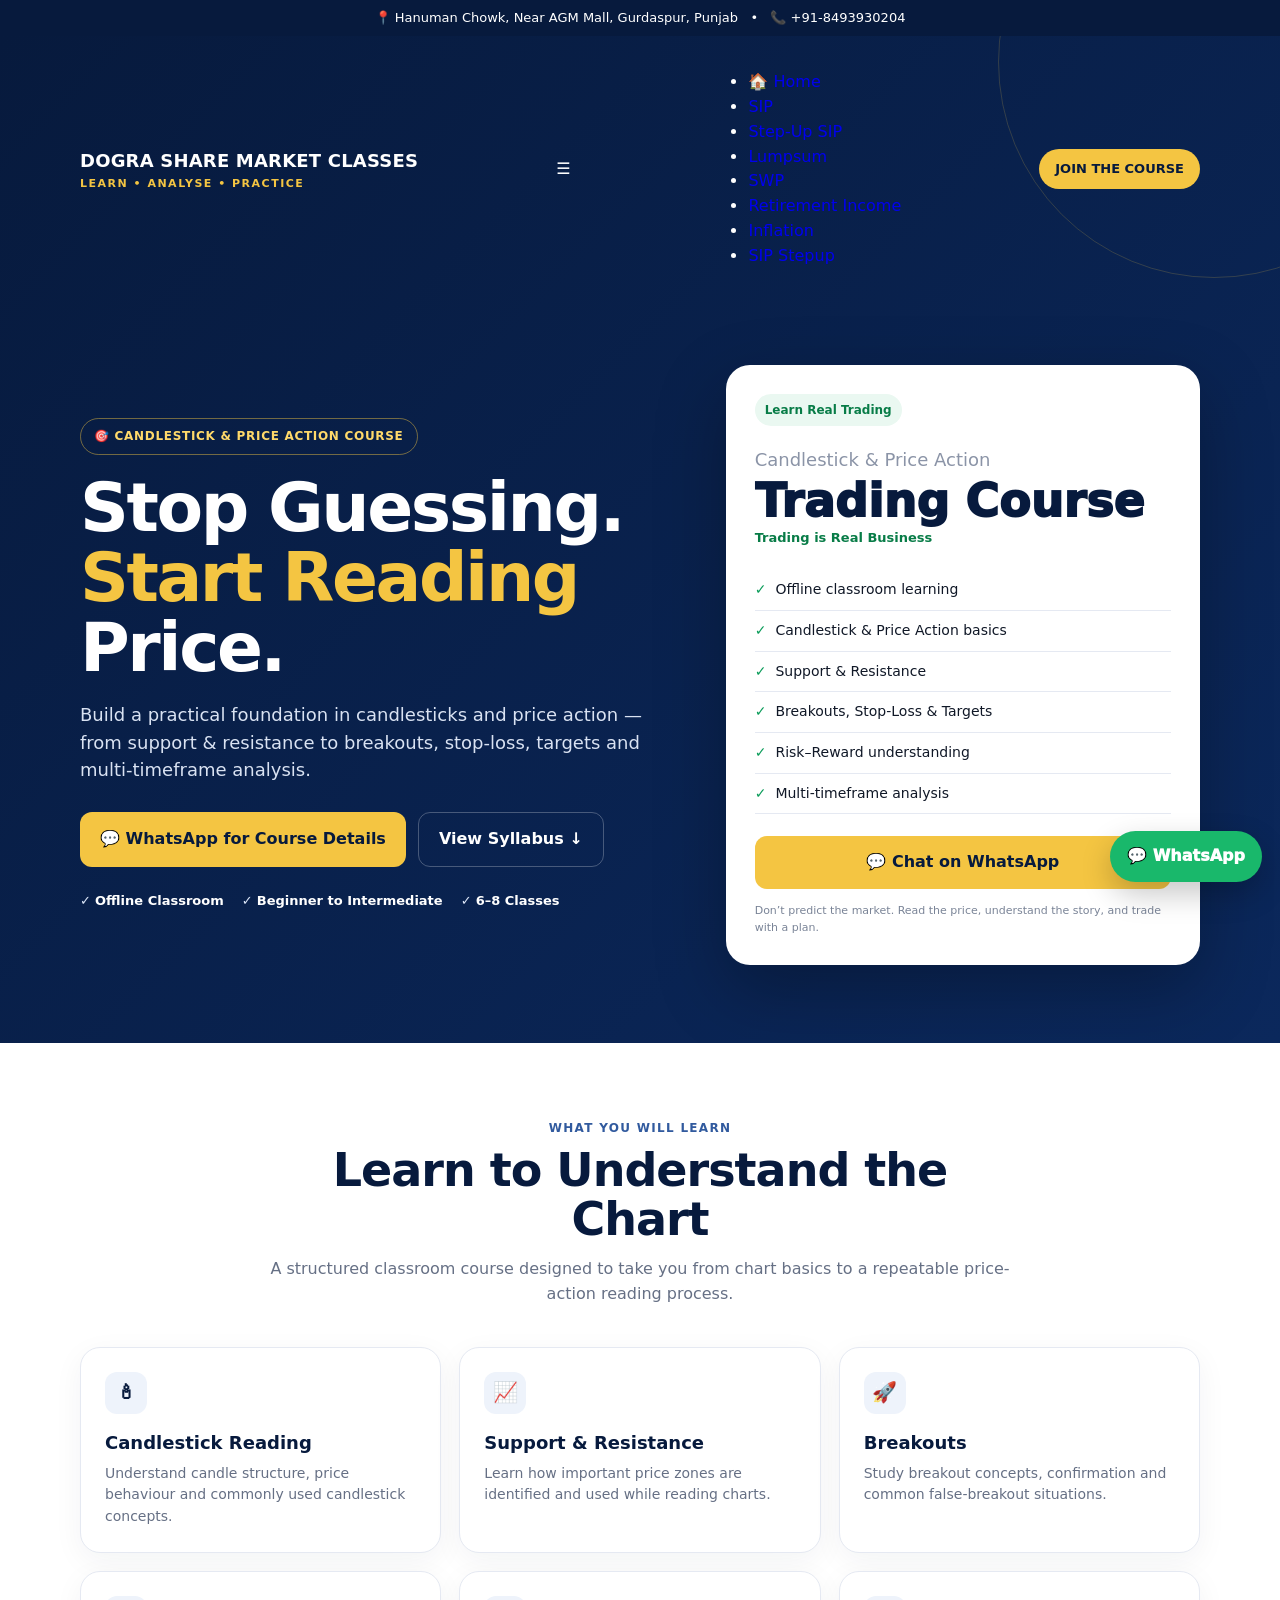
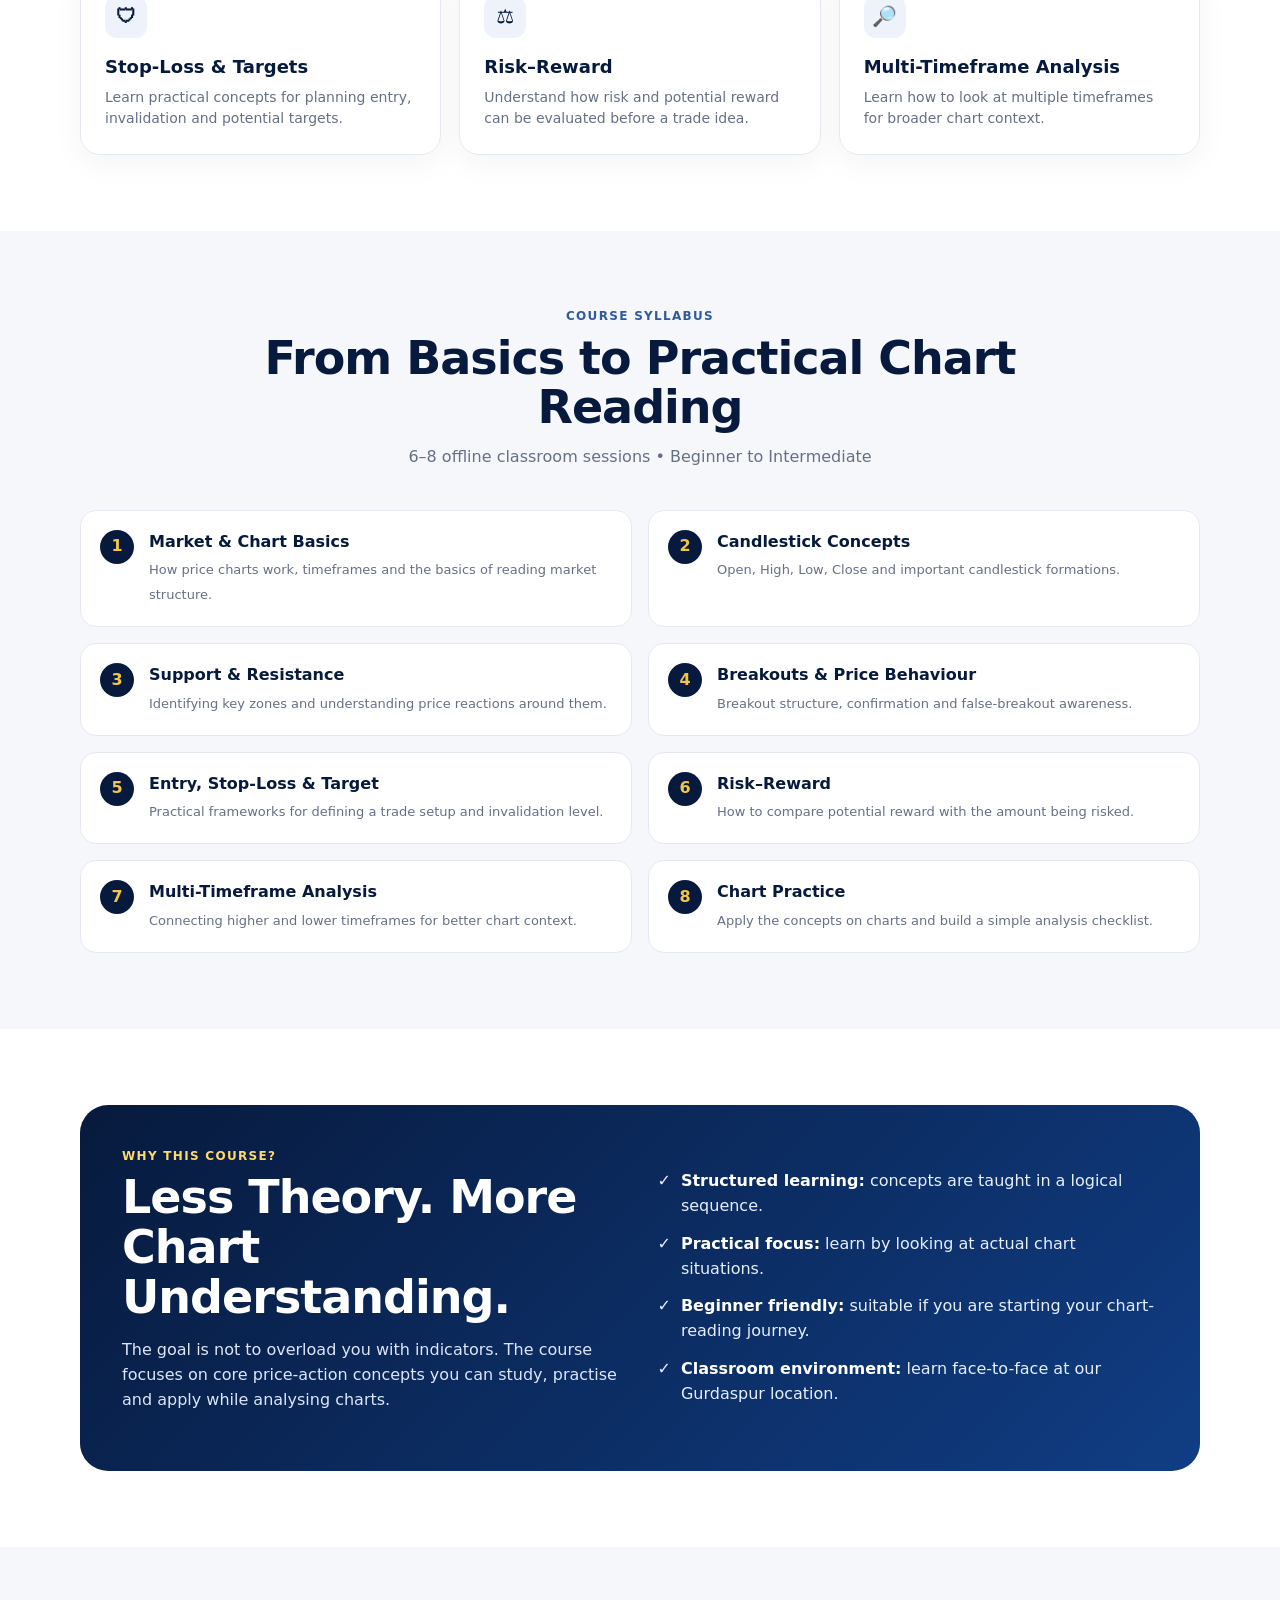
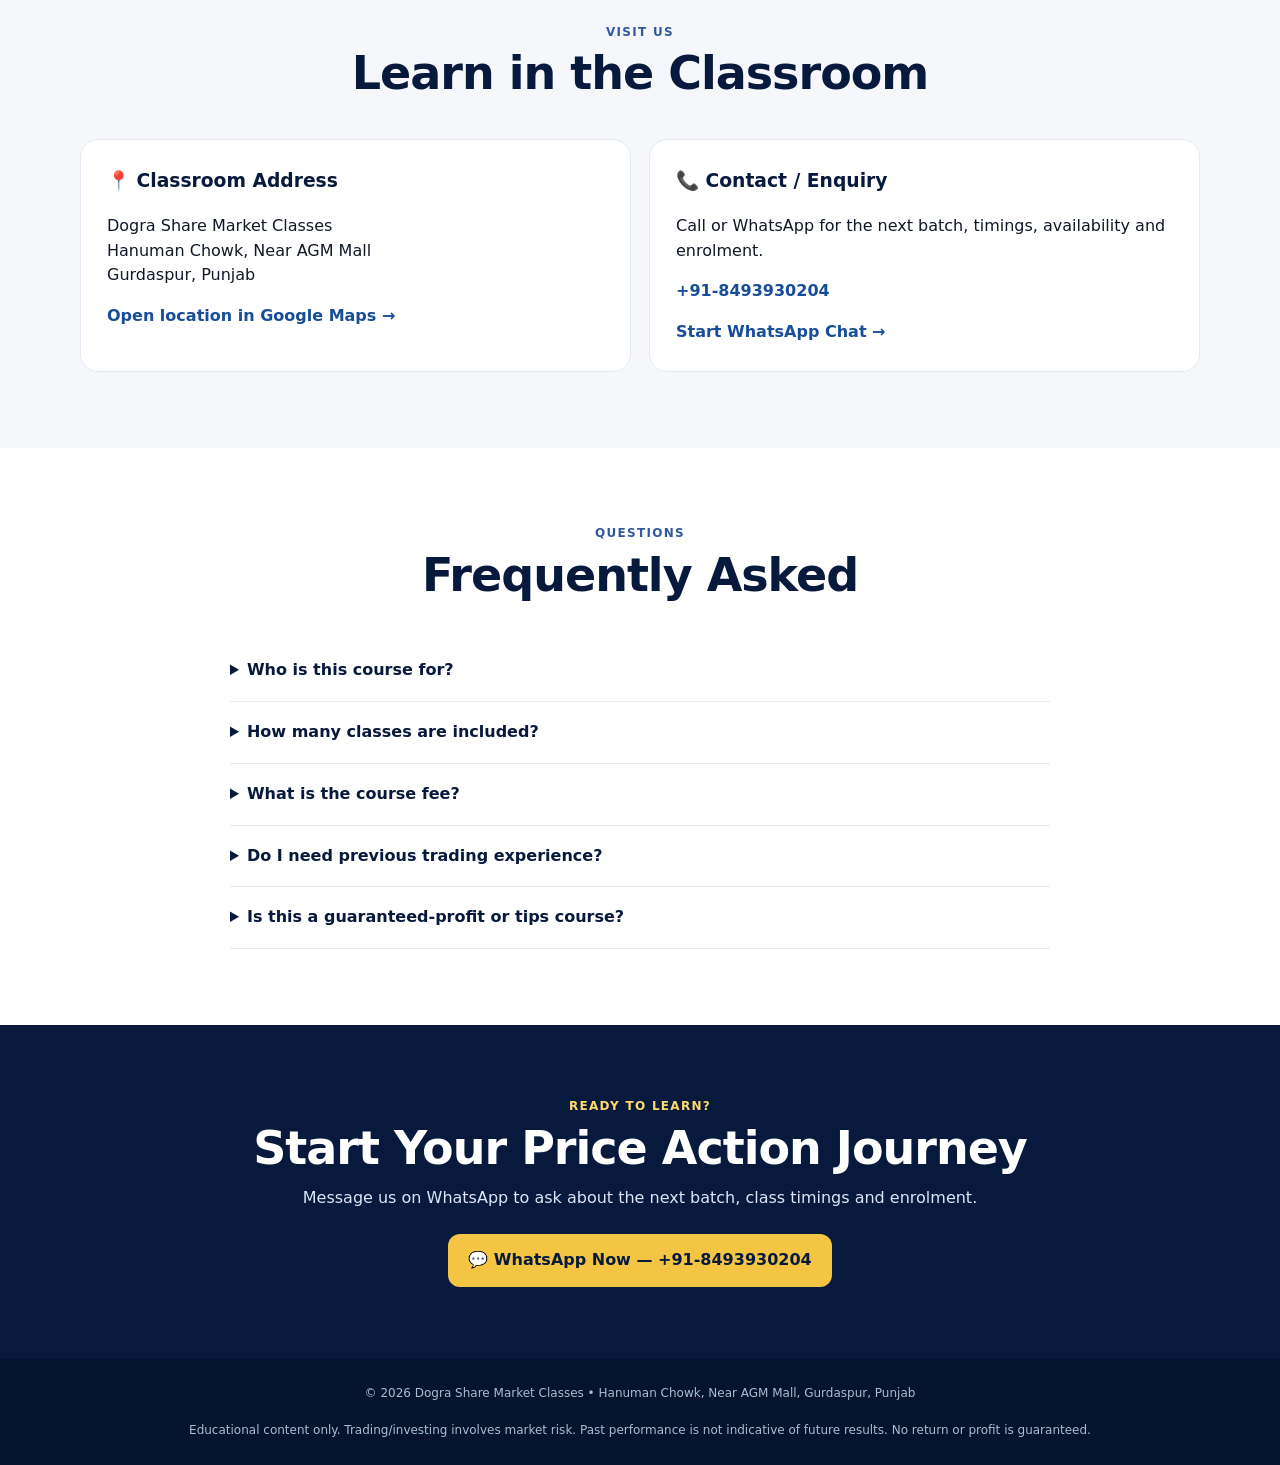
==== commit 182c3f09: "Update index.html" ====
--- a/index.html
+++ b/index.html
@@ -99,6 +99,7 @@
       .navbtn{padding:9px 12px;font-size:12px}
       .brand{font-size:15px}
     }
+    <link rel="stylesheet" href="style.css">
   </style>
 </head>
 <body>
@@ -108,7 +109,10 @@
     <div class="container">
       <nav>
         <div class="brand">DOGRA SHARE MARKET CLASSES<span>Learn • Analyse • Practice</span></div>
-          <ul class="nav" id="navMenu">
+          <div class="menu-toggle" onclick="toggleMenu()">
+☰
+</div>
+        <ul class="nav" id="navMenu">
 <li><a href="index.html">🏠 Home</a></li>
 <li><a href="sip.html">SIP</a></li>
     <li><a href="stepup.html">Step-Up SIP</a></li>
--- a/style.css
+++ b/style.css
@@ -0,0 +1,291 @@
+<style>
+*{margin:0;padding:0;box-sizing:border-box;font-family:'Segoe UI',sans-serif;}
+body{background:#f5f7fa;color:#333;}
+
+header{
+background:linear-gradient(135deg,#0a2540,#007bff);
+color:#fff;text-align:center;padding:60px 20px;
+}
+.home-btn{
+position:fixed;
+bottom:80px;
+right:20px;
+background:#007bff;
+color:#fff;
+padding:15px;
+border-radius:50%;
+text-decoration:none;
+font-size:18px;
+}
+
+.btn{
+display:inline-block;margin:10px;padding:12px 25px;
+background:#25D366;color:#fff;border-radius:30px;
+text-decoration:none;font-weight:bold;border:none;cursor:pointer;
+}
+
+.btn-blue{background:#007bff;}
+
+
+.banner{
+background:#ff9800;color:#fff;padding:20px;text-align:center;font-weight:bold;
+}
+
+.lead-section{padding:50px 20px;}
+
+.lead-box{
+max-width:900px;margin:auto;background:#ffffff;padding:30px;
+border-radius:15px;box-shadow:0 5px 20px rgba(0,0,0,0.08);
+display:flex;flex-wrap:wrap;align-items:center;gap:20px;
+}
+
+.lead-left{flex:1;min-width:200px;text-align:center;}
+
+.lead-img{
+width:120px;height:120px;border-radius:50%;
+object-fit:cover;border:4px solid #007bff;
+}
+
+.lead-name{margin-top:10px;font-weight:bold;}
+
+.lead-right{flex:2;min-width:250px;}
+
+.lead-right h2{margin-bottom:10px;color:#0a2540;}
+
+.lead-right p{margin-bottom:15px;color:#555;font-size:15px;}
+
+.btn-whatsapp{
+background:#25D366;color:#fff;padding:14px 28px;
+border-radius:30px;text-decoration:none;font-weight:bold;
+display:inline-block;
+}
+
+section{padding:60px 20px;text-align:center;}
+
+.services{
+display:flex;
+justify-content:flex-start;  /* ✅ allows full width */
+width:100%;
+}
+
+.card{
+background:#fff;
+padding:20px;
+width:100%;            /* FULL WIDTH */
+max-width:800px;       /* control max size */
+border-radius:15px;
+box-shadow:0 5px 20px rgba(0,0,0,0.08);
+margin:auto;           /* center it */
+}
+
+.card input{width:100%;padding:8px;margin:5px 0; box-sizing:border-box;}
+
+.result{margin-top:10px;font-weight:bold;}
+
+canvas{margin-top:10px;}
+
+.footer{
+background:#0a2540;color:#fff;padding:40px 20px;
+display:flex;flex-wrap:wrap;gap:20px;justify-content:center;
+}
+
+.footer-box{flex:1;min-width:280px;}
+
+.whatsapp{
+position:fixed;bottom:20px;right:20px;
+background:#25D366;color:#fff;padding:15px;border-radius:50%;
+text-decoration:none;
+}
+/* NAVIGATION FIX */
+.banner{
+background:#ff9800;
+color:#fff;
+padding:15px 10px;
+text-align:center;
+}
+
+/* NAVIGATION 
+.nav{
+margin-bottom:10px;
+}
+
+.nav a{
+color:#ffffff;
+text-decoration:none;
+margin:0 15px;
+font-weight:500;
+font-size:18px;
+position:relative;
+display:inline-block;
+}
+
+/* underline animation
+.nav a::after{
+content:'';
+position:absolute;
+width:0%;
+height:2px;
+left:0;
+bottom:-5px;
+background:#ffffff;
+transition:0.3s ease;
+}
+
+.nav a:hover::after{
+width:100%;
+}  */
+/* Navigation from w3schools */
+/* NAV CONTAINER */
+.nav-container{
+  position: relative;
+}
+
+/* DESKTOP NAV */
+.nav {
+  list-style: none;
+  margin: 0;
+  padding: 0;
+  display: flex;
+  justify-content: center;
+  background: transparent;
+}
+
+.nav li {
+  margin: 0 10px;
+}
+
+.nav li a {
+  display: block;
+  color: #ffffff;
+  padding: 10px 15px;
+  text-decoration: none;
+  border-radius: 20px;
+  transition: 0.3s;
+}
+
+.nav li a:hover {
+  background: rgba(255,255,255,0.2);
+}
+
+/* HAMBURGER (hidden on desktop) */
+.menu-toggle{
+  display: none;
+  font-size: 28px;
+  color: #fff;
+  cursor: pointer;
+  text-align: right;
+  padding: 10px 20px;
+}
+
+/* MOBILE VIEW */
+@media(max-width:768px){
+
+  .menu-toggle{
+    display: block;
+  }
+
+  .nav{
+    display: none; /* hidden by default */
+    flex-direction: column;
+    background: #0a2540;
+    width: 100%;
+  }
+
+  .nav li{
+    text-align: center;
+    margin: 0;
+  }
+
+  .nav li a{
+    padding: 15px;
+    border-bottom: 1px solid rgba(255,255,255,0.1);
+  }
+
+  .nav.show{
+    display: flex;
+  }
+}
+/* ends Navigation css*/
+/* TEXT BELOW NAV */
+.banner-text{
+font-weight:bold;
+}
+/* SIDEBAR */
+/* WRAPPER */
+.calc-wrapper{
+display:flex;
+gap:30px;
+max-width:1100px;
+margin:auto;
+align-items:flex-start;
+}
+
+/* LEFT SIDE */
+.calc-main{
+flex:3;
+}
+
+/* RIGHT SIDEBAR */
+.calc-sidebar{
+flex:1;
+display:flex;
+flex-direction:column;
+gap:12px;
+  width:260px;
+flex-shrink:0;
+}
+
+/* MOBILE FIX */
+@media(max-width:768px){
+.calc-wrapper{
+flex-direction:column;
+}
+}
+/* add image banner css /*/
+/* ADD THIS IN style.css */
+
+.promo-banner{
+  max-width:1100px;
+  margin:25px auto;
+  padding:0 15px;
+  text-align:center;
+  animation: bannerGlow 2s infinite alternate;
+}
+
+.promo-banner img{
+  width:100%;
+  max-width:1000px;
+  border-radius:18px;
+  box-shadow:0 10px 30px rgba(0,0,0,0.15);
+  transition:0.4s ease;
+  cursor:pointer;
+}
+
+/* hover zoom effect */
+.promo-banner img:hover{
+  transform:scale(1.02);
+  box-shadow:0 15px 40px rgba(0,0,0,0.22);
+}
+
+/* attention animation */
+@keyframes bannerGlow{
+  from{
+    transform:translateY(0px);
+  }
+  to{
+    transform:translateY(-6px);
+  }
+}
+
+/* mobile responsive */
+@media(max-width:768px){
+  .promo-banner{
+    margin:15px auto;
+  }
+
+  .promo-banner img{
+    border-radius:12px;
+  }
+}
+/* add image banner css /*/
+</style>
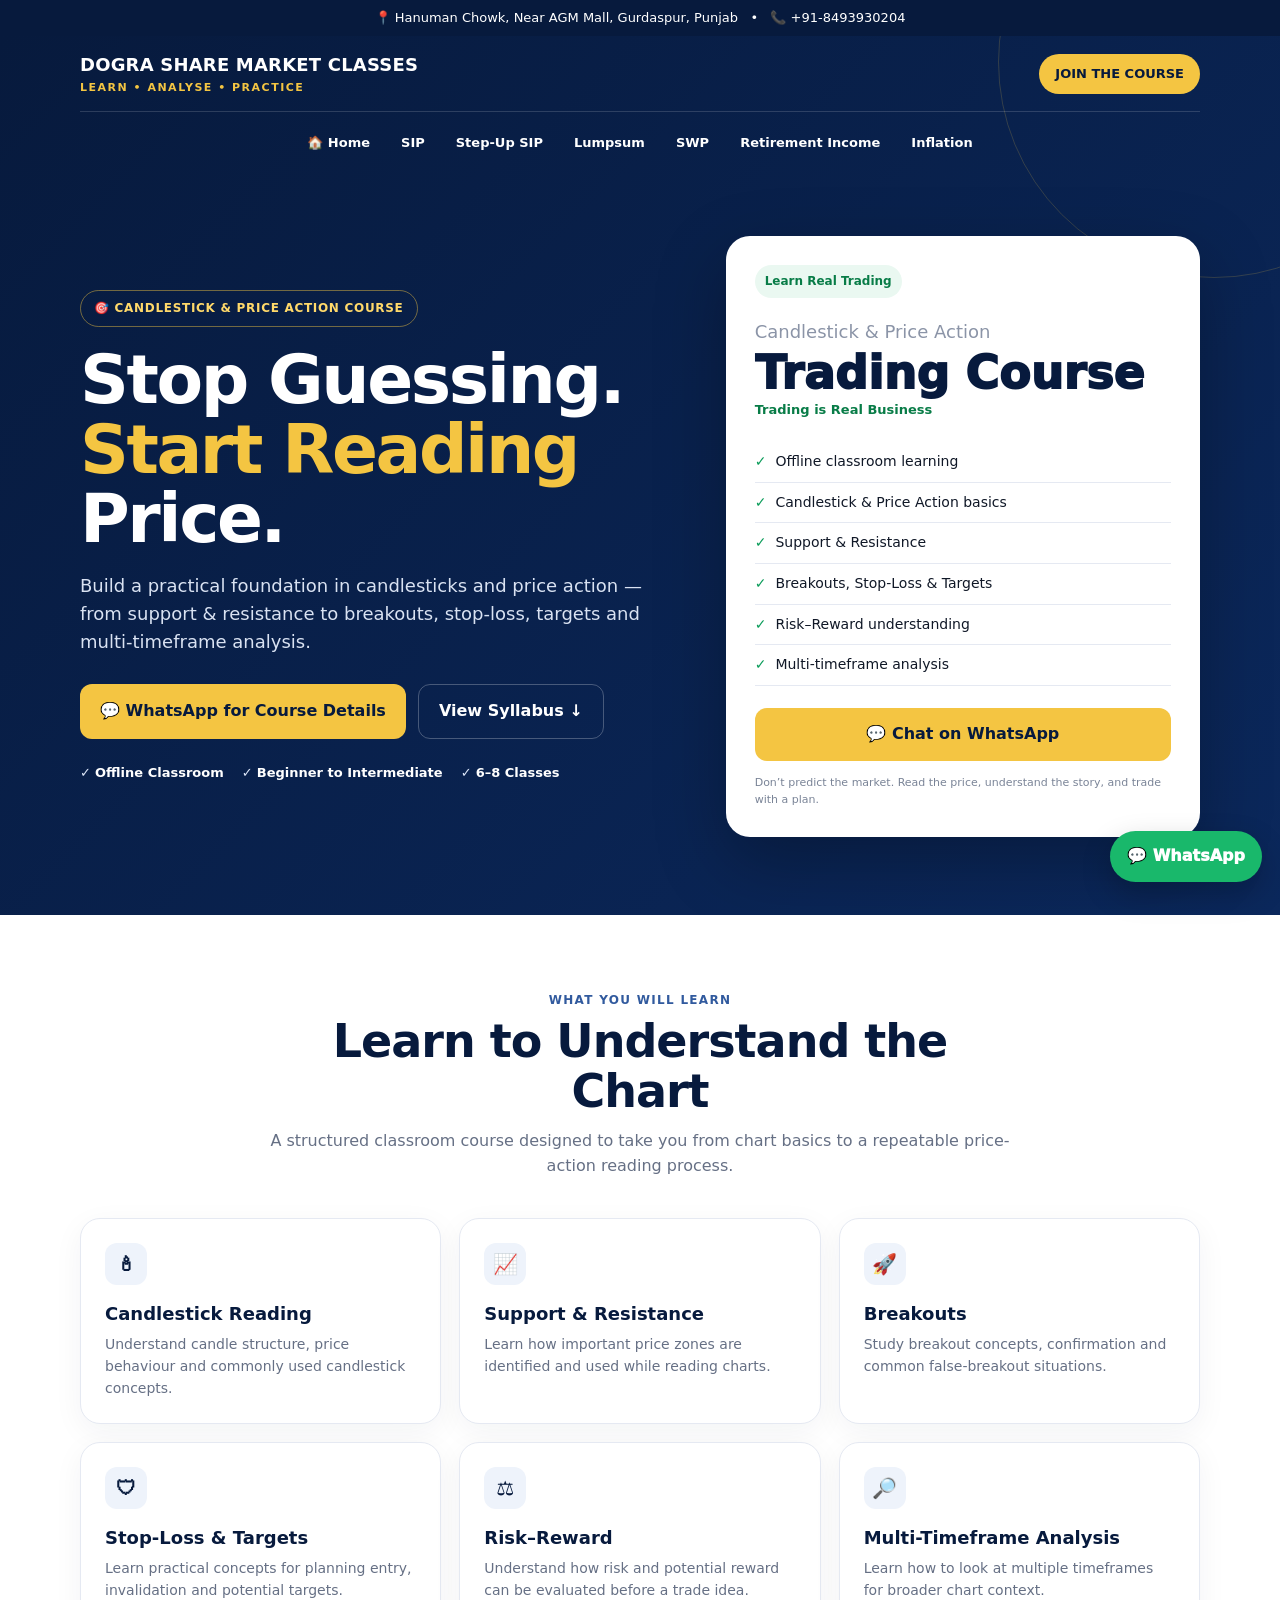
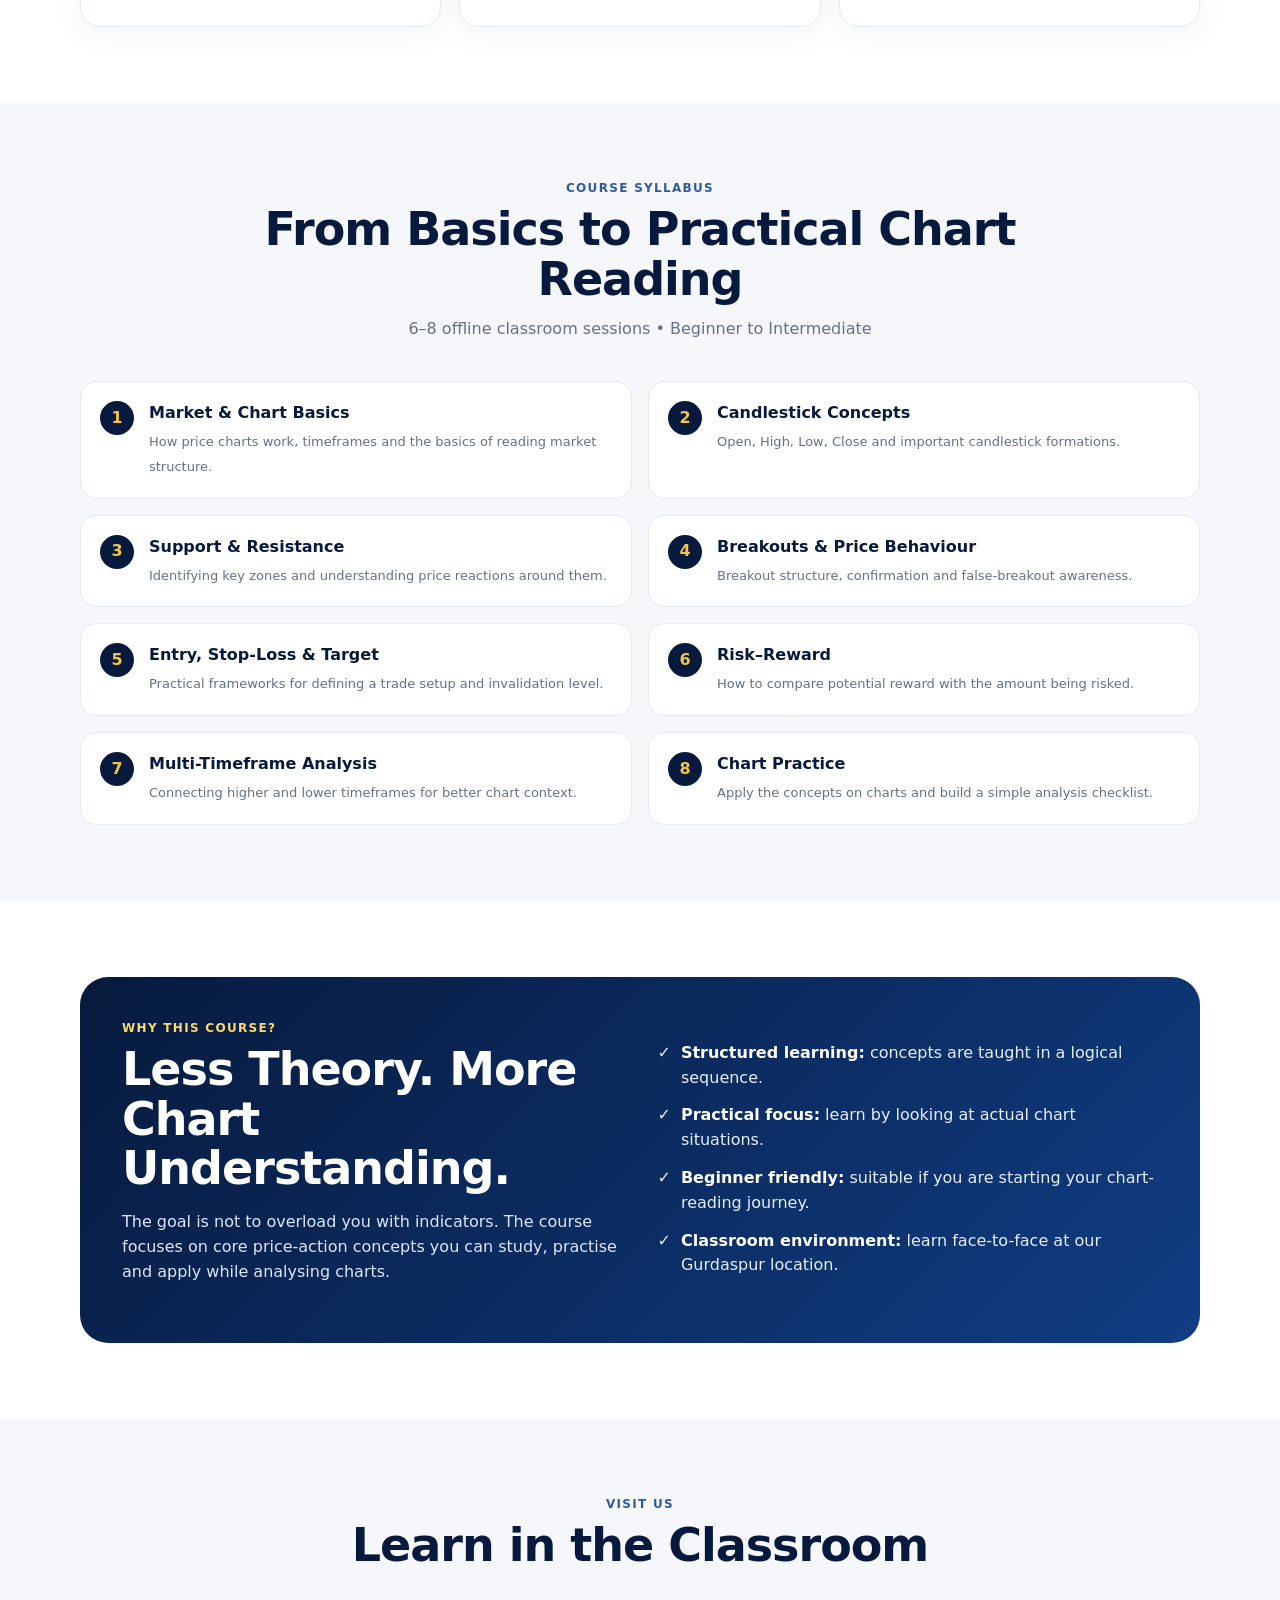
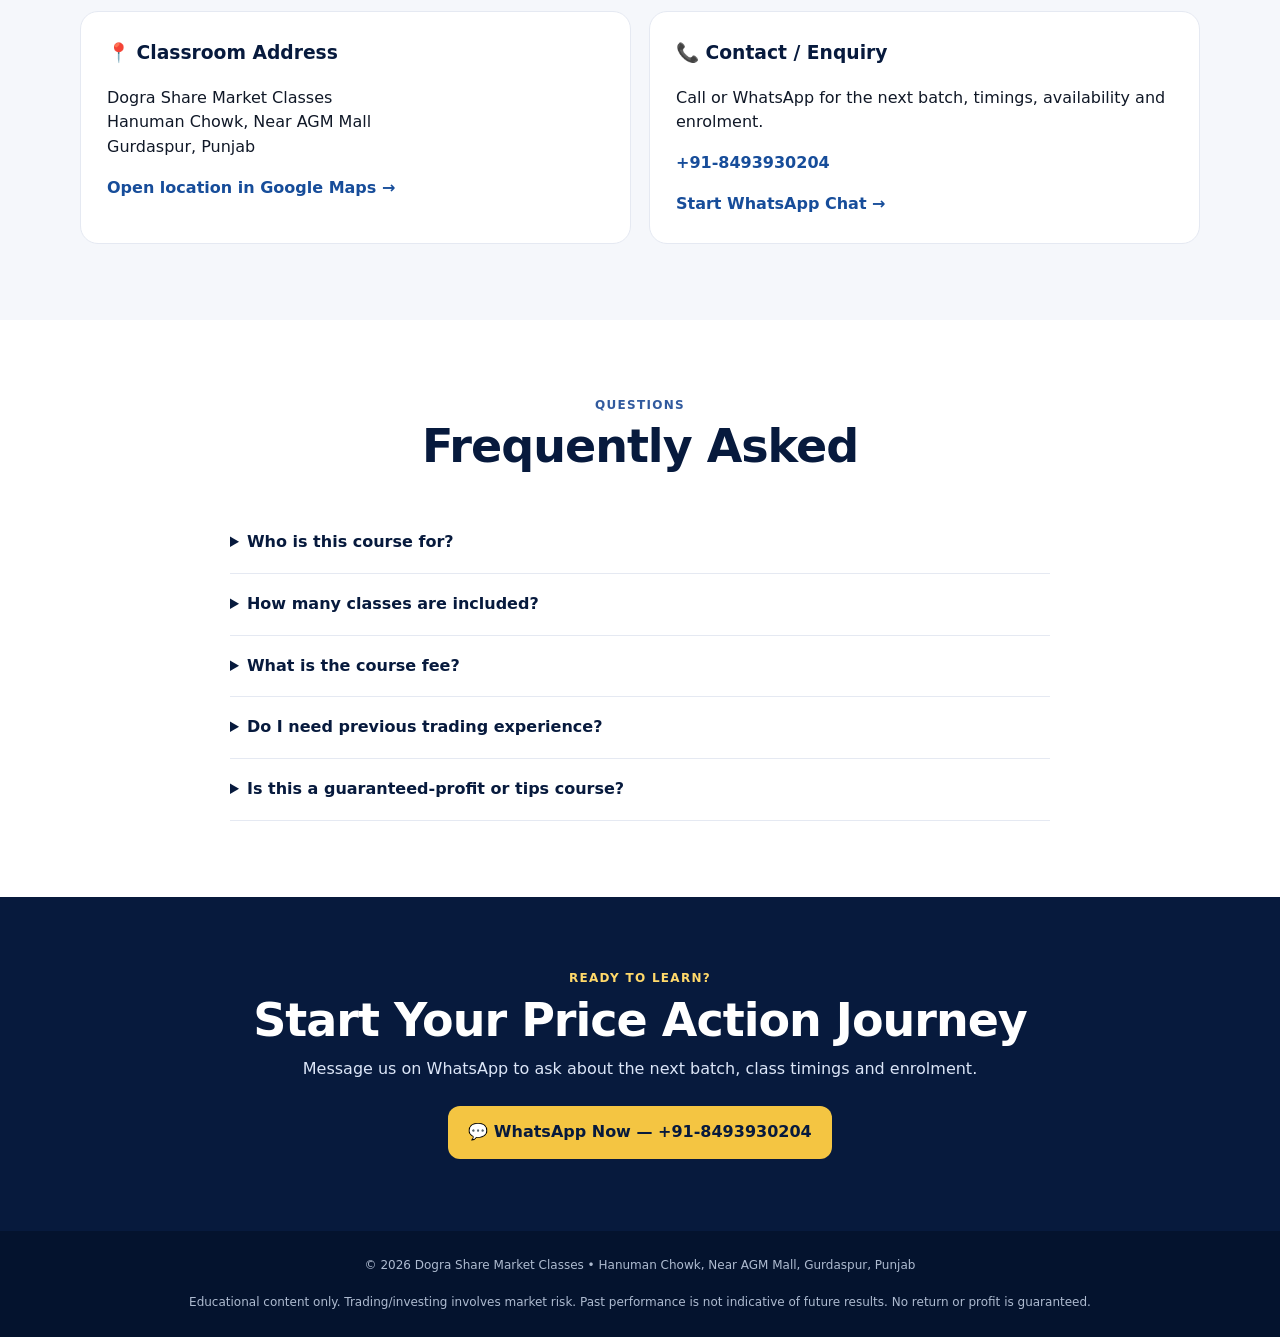
==== commit 875372f2: "Update index.html" ====
--- a/index.html
+++ b/index.html
@@ -99,7 +99,121 @@
       .navbtn{padding:9px 12px;font-size:12px}
       .brand{font-size:15px}
     }
-    <link rel="stylesheet" href="style.css">
+    /* Nav menu css */
+    /* MAIN NAVIGATION */
+
+.main-nav {
+  display: flex;
+  flex-direction: column;
+  align-items: stretch;
+  padding: 15px 0 0;
+  position: relative;
+  z-index: 10;
+}
+
+.nav-top {
+  display: flex;
+  align-items: center;
+  justify-content: space-between;
+  padding-bottom: 15px;
+}
+
+.nav {
+  display: flex;
+  align-items: center;
+  justify-content: center;
+  flex-wrap: wrap;
+  gap: 5px;
+  list-style: none;
+  padding: 12px 0;
+  margin: 0;
+  border-top: 1px solid rgba(255,255,255,.15);
+}
+
+.nav li a {
+  display: block;
+  color: #fff;
+  padding: 9px 13px;
+  font-size: 13px;
+  font-weight: 700;
+  border-radius: 8px;
+  transition: .2s;
+}
+
+.nav li a:hover {
+  background: var(--gold);
+  color: var(--navy);
+}
+
+.menu-toggle {
+  display: none;
+  color: var(--gold);
+  font-size: 27px;
+  cursor: pointer;
+  padding: 8px 0;
+  text-align: right;
+}
+
+/* MOBILE NAVIGATION */
+
+@media(max-width:820px) {
+
+  .main-nav {
+    padding-top: 12px;
+  }
+
+  .nav-top {
+    padding-bottom: 10px;
+  }
+
+  .menu-toggle {
+    display: block;
+    border-top: 1px solid rgba(255,255,255,.15);
+  }
+
+  .nav {
+    display: none;
+    flex-direction: column;
+    align-items: stretch;
+    width: 100%;
+    padding: 8px 0 15px;
+    gap: 3px;
+    border-top: none;
+  }
+
+  .nav.active {
+    display: flex;
+  }
+
+  .nav li a {
+    padding: 12px 15px;
+    font-size: 14px;
+    border-radius: 8px;
+  }
+
+  .nav li a:hover {
+    background: var(--gold);
+    color: var(--navy);
+  }
+}
+
+@media(max-width:560px) {
+
+  .navbtn {
+    padding: 9px 12px;
+    font-size: 11px;
+  }
+
+  .brand {
+    font-size: 14px;
+  }
+
+  .brand span {
+    font-size: 10px;
+  }
+}
+    /*ends */
+    
   </style>
 </head>
 <body>
@@ -107,24 +221,30 @@
 
   <header>
     <div class="container">
-      <nav>
-        <div class="brand">DOGRA SHARE MARKET CLASSES<span>Learn • Analyse • Practice</span></div>
-          <div class="menu-toggle" onclick="toggleMenu()">
-☰
-</div>
-        <ul class="nav" id="navMenu">
-<li><a href="index.html">🏠 Home</a></li>
-<li><a href="sip.html">SIP</a></li>
+    <nav class="main-nav">
+  <div class="nav-top">
+    <div class="brand">
+      DOGRA SHARE MARKET CLASSES
+      <span>Learn • Analyse • Practice</span>
+    </div>
+
+    <a class="navbtn" href="#enrol">JOIN THE COURSE</a>
+  </div>
+
+  <div class="menu-toggle" onclick="toggleMenu()" aria-label="Toggle navigation" aria-expanded="false" aria-controls="navMenu">
+    ☰
+  </div>
+
+  <ul class="nav" id="navMenu">
+    <li><a href="index.html">🏠 Home</a></li>
+    <li><a href="sip.html">SIP</a></li>
     <li><a href="stepup.html">Step-Up SIP</a></li>
-<li><a href="index.html">Lumpsum</a></li>
-<li><a href="swp.html">SWP</a></li>
-<li><a href="swp-goal.html">Retirement Income</a></li>
-<li><a href="inflation.html">Inflation</a></li>
-    <li><a href="stepup.html">SIP Stepup</a></li>
-</ul>
-
-        <a class="navbtn" href="#enrol">JOIN THE COURSE</a>
-      </nav>
+    <li><a href="lumpsum.html">Lumpsum</a></li>
+    <li><a href="swp.html">SWP</a></li>
+    <li><a href="swp-goal.html">Retirement Income</a></li>
+    <li><a href="inflation.html">Inflation</a></li>
+  </ul>
+</nav>
 
       <div class="hero">
         <div class="hero-grid">
@@ -278,6 +398,33 @@
   </footer>
 
   <a class="float" href="https://wa.me/918493930204?text=Hi%20Dogra%20Share%20Market%20Classes%2C%20I%20want%20course%20details.">💬 WhatsApp</a>
-  <script>document.getElementById("year").textContent = new Date().getFullYear();</script>
+  <script>
+document.getElementById("year").textContent = new Date().getFullYear();
+
+function toggleMenu() {
+  const menu = document.getElementById("navMenu");
+  const toggle = document.querySelector(".menu-toggle");
+
+  menu.classList.toggle("active");
+
+  toggle.setAttribute(
+    "aria-expanded",
+    menu.classList.contains("active")
+  );
+
+  toggle.innerHTML = menu.classList.contains("active") ? "✕" : "☰";
+}
+
+// Close mobile menu after clicking a link
+document.querySelectorAll("#navMenu a").forEach(link => {
+  link.addEventListener("click", () => {
+    document.getElementById("navMenu").classList.remove("active");
+
+    const toggle = document.querySelector(".menu-toggle");
+    toggle.innerHTML = "☰";
+    toggle.setAttribute("aria-expanded", "false");
+  });
+});
+</script>
 </body>
 </html>
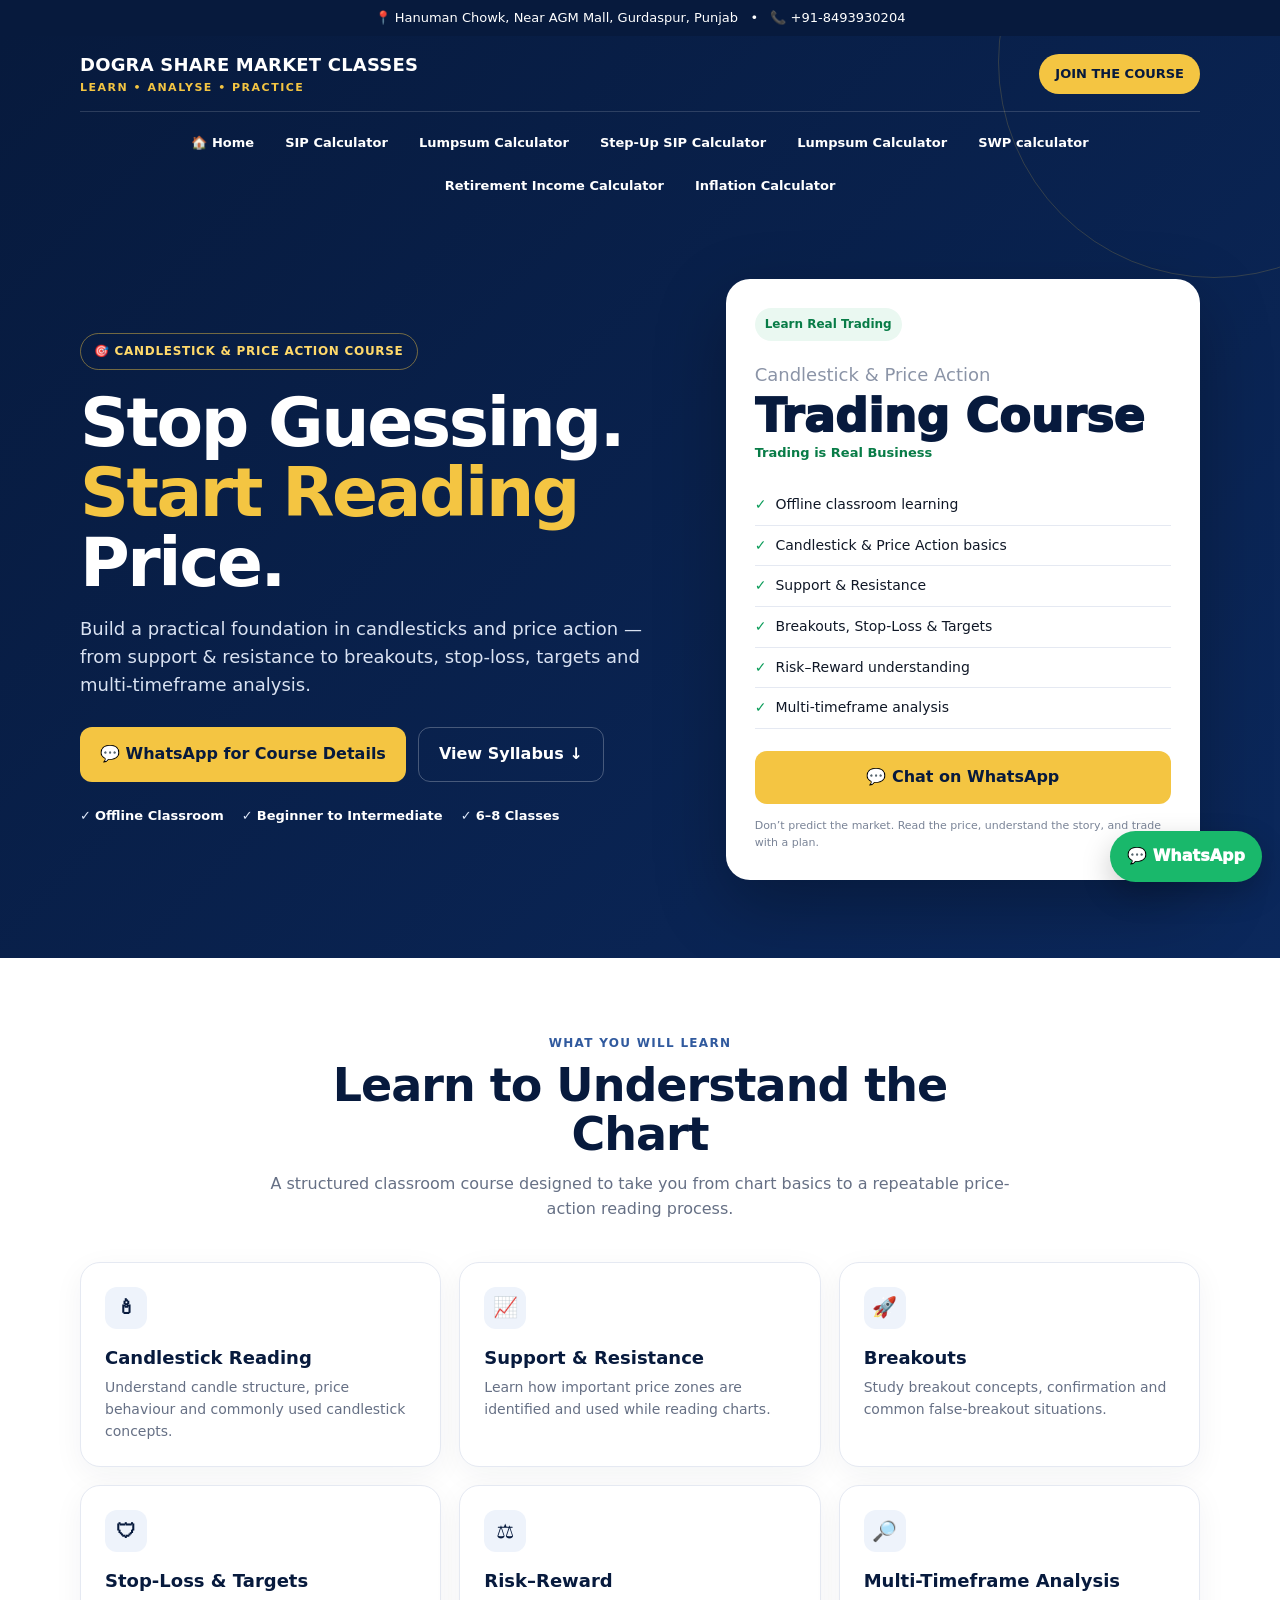
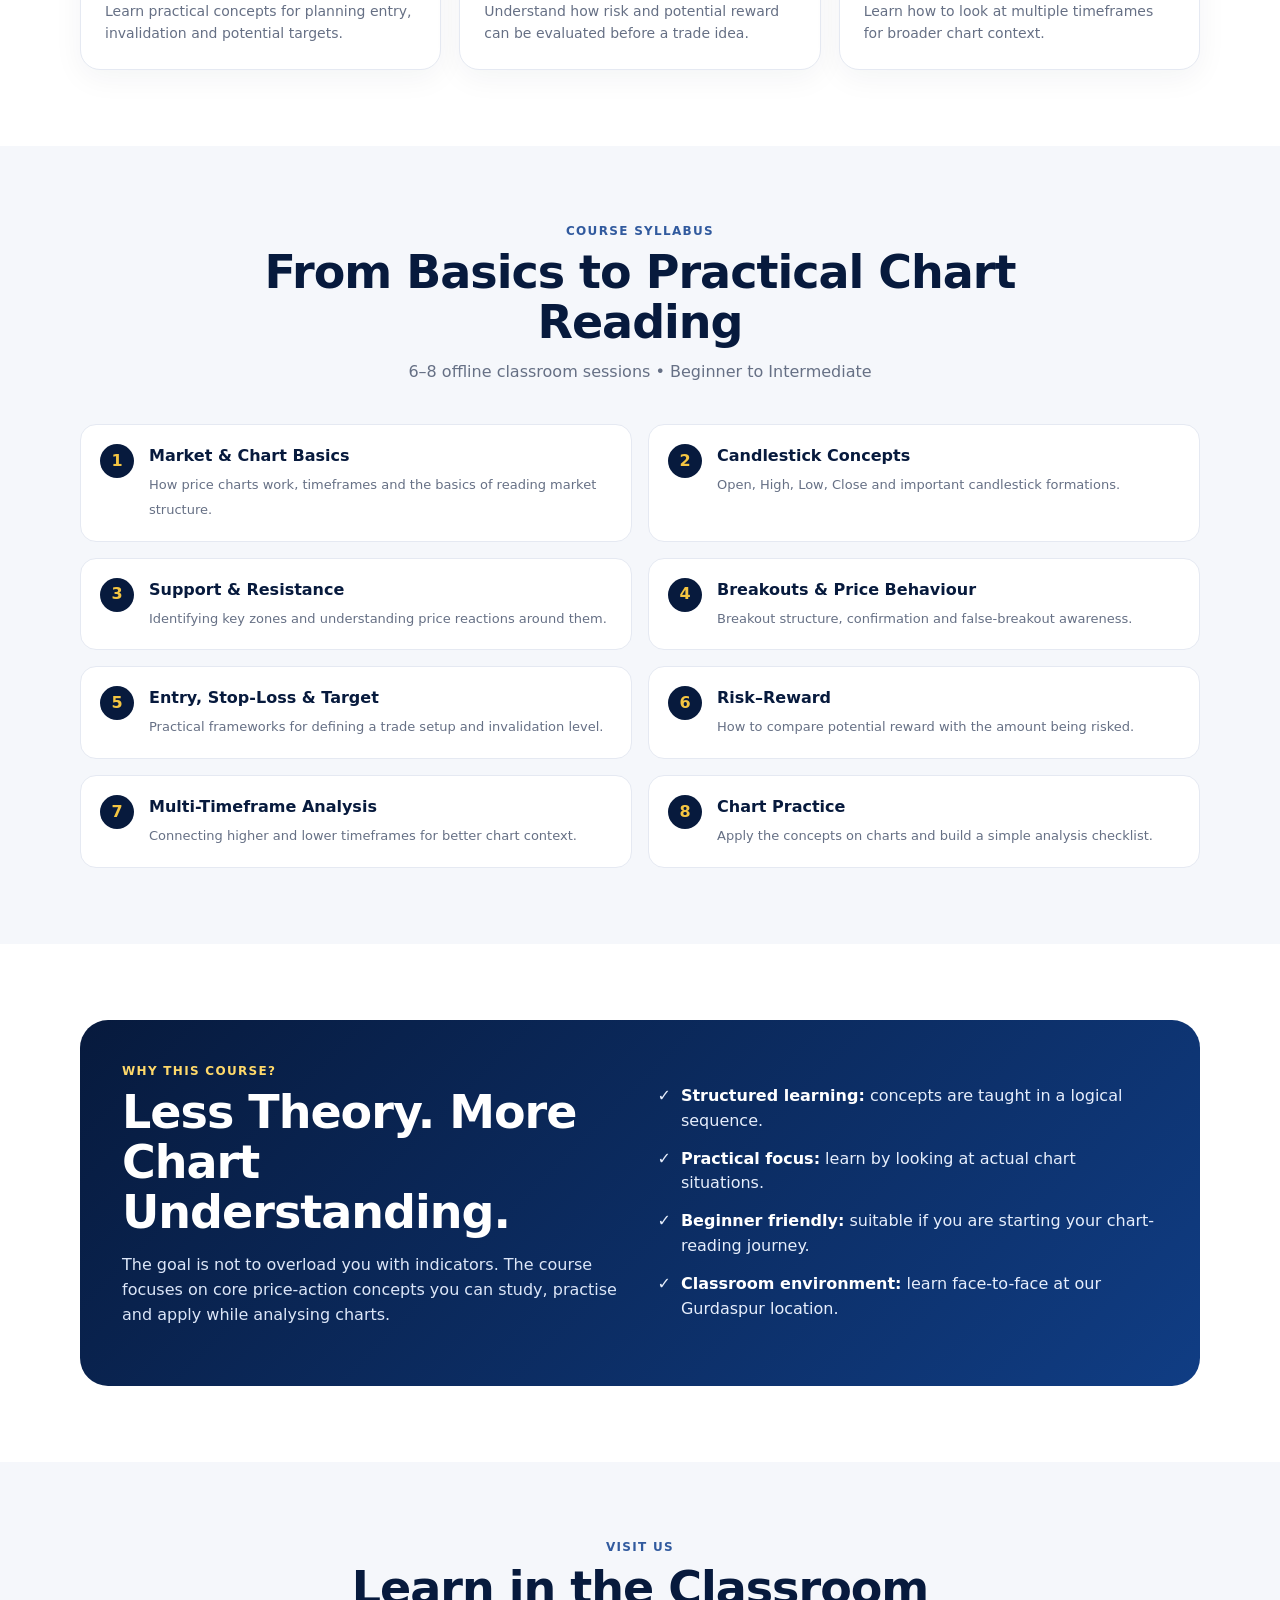
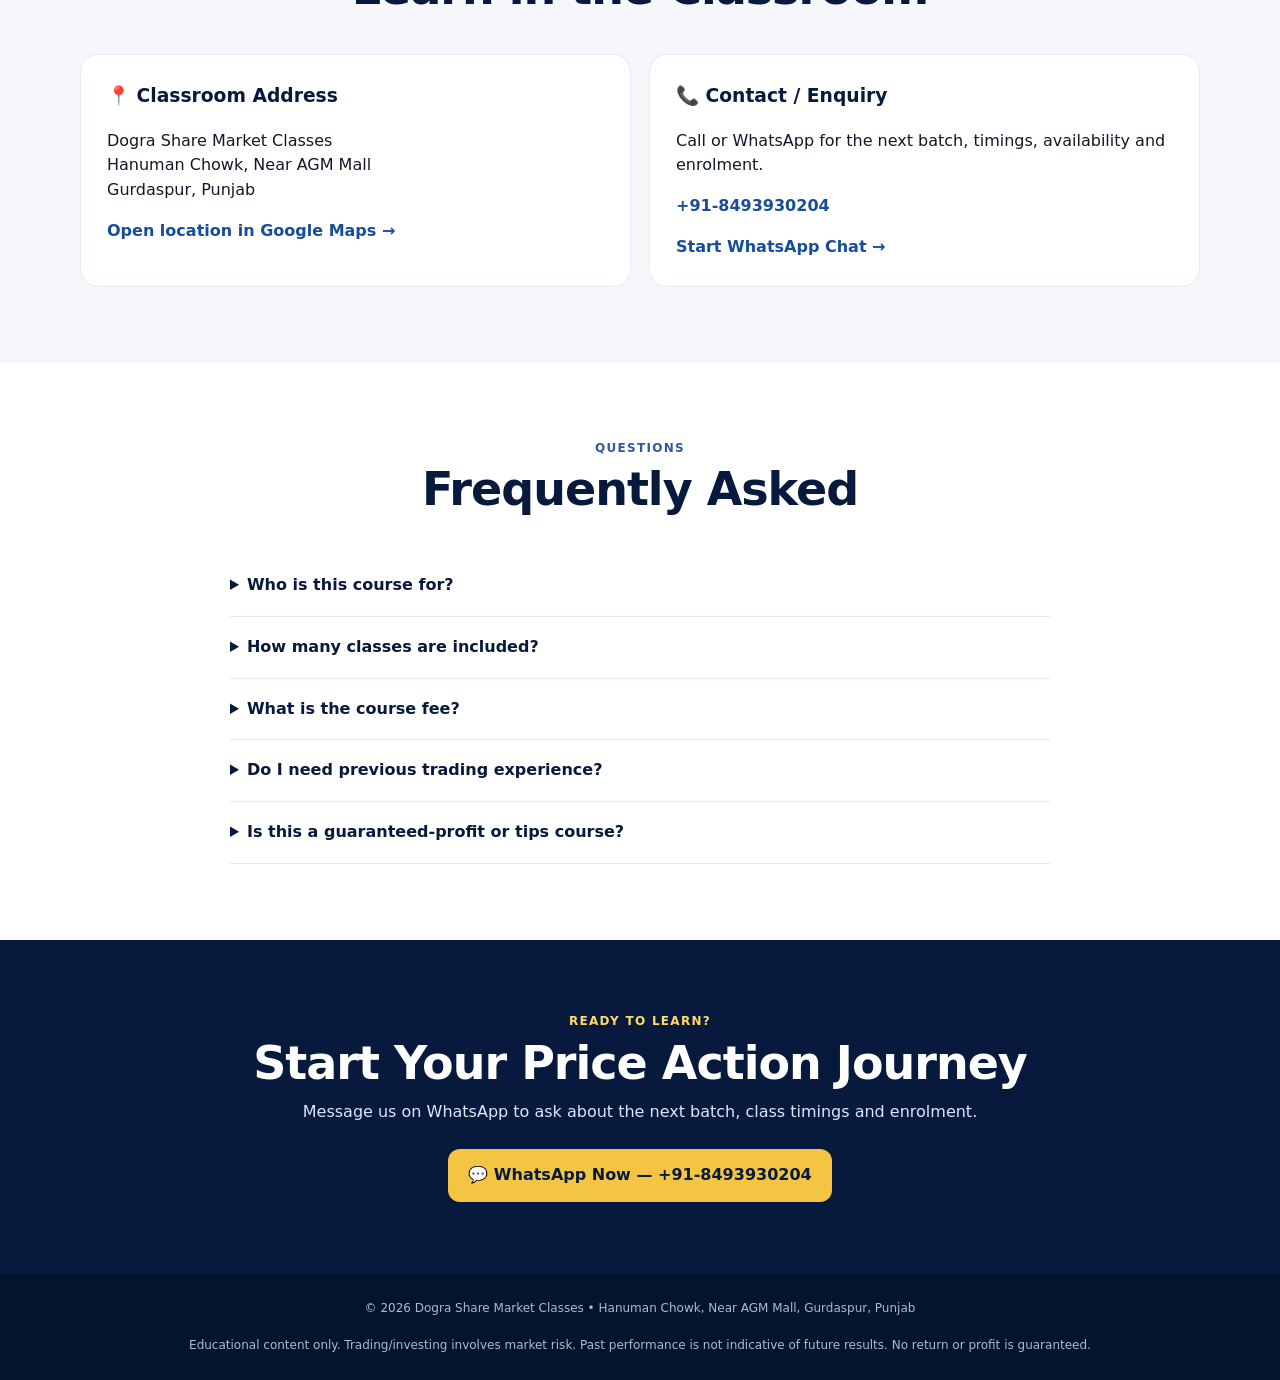
==== commit 67f985b6: "Update index.html" ====
--- a/index.html
+++ b/index.html
@@ -237,12 +237,13 @@
 
   <ul class="nav" id="navMenu">
     <li><a href="index.html">🏠 Home</a></li>
-    <li><a href="sip.html">SIP</a></li>
-    <li><a href="stepup.html">Step-Up SIP</a></li>
-    <li><a href="lumpsum.html">Lumpsum</a></li>
-    <li><a href="swp.html">SWP</a></li>
-    <li><a href="swp-goal.html">Retirement Income</a></li>
-    <li><a href="inflation.html">Inflation</a></li>
+    <li><a href="sip.html">SIP Calculator</a></li>
+     <li><a href="lumpsum.html">Lumpsum Calculator</a></li>
+    <li><a href="stepup.html">Step-Up SIP Calculator</a></li>
+    <li><a href="lumpsum.html">Lumpsum Calculator</a></li>
+    <li><a href="swp.html">SWP calculator</a></li>
+    <li><a href="swp-goal.html">Retirement Income Calculator</a></li>
+    <li><a href="inflation.html">Inflation Calculator</a></li>
   </ul>
 </nav>
 
